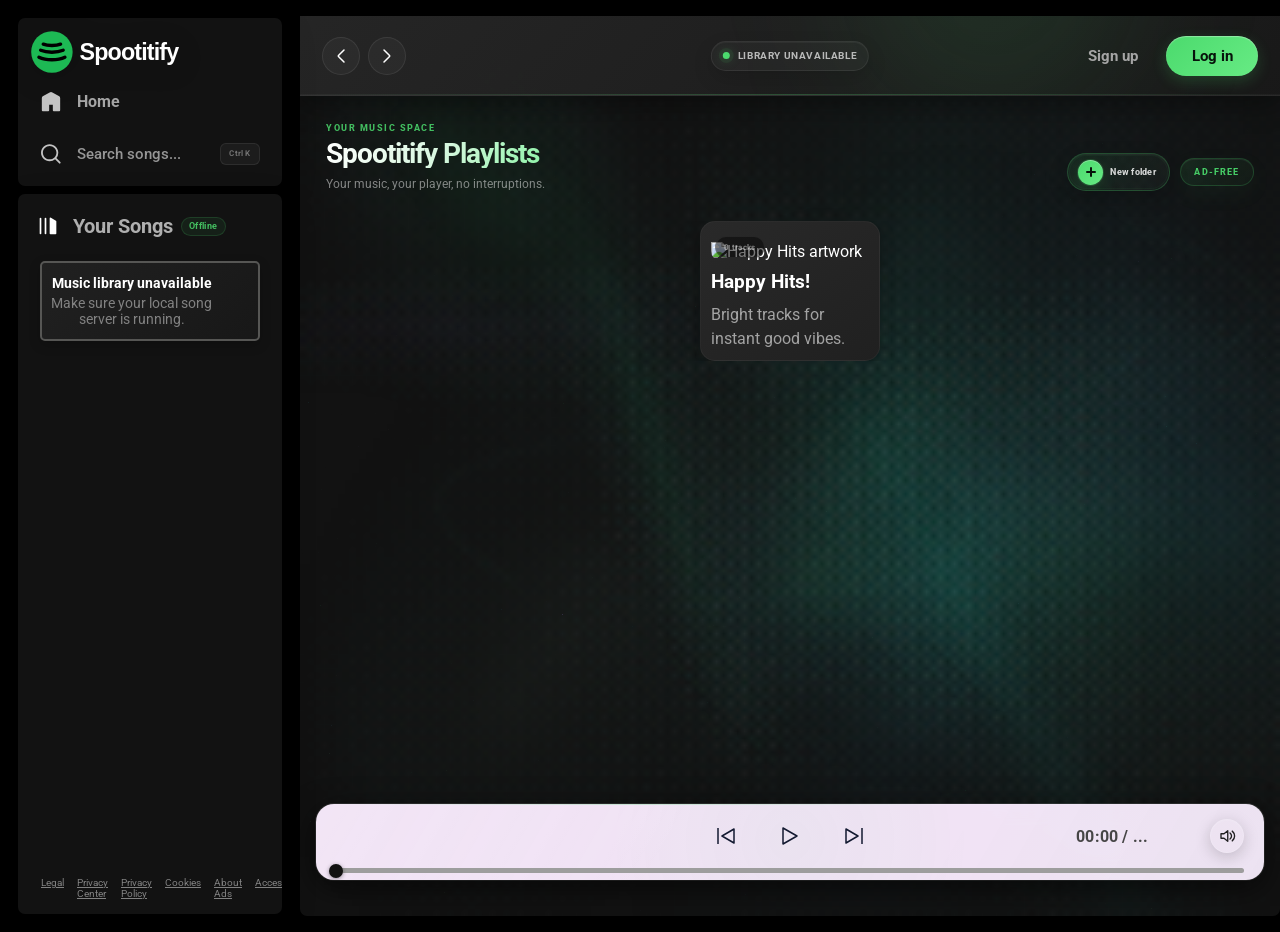
==== index.html @ b294d8fa "spootitify" ====
<!DOCTYPE html>
<html lang="en">
<head>
    <meta charset="UTF-8">
    <meta name="viewport" content="width=device-width, initial-scale=1.0">
    <meta name="theme-color" content="#0b0b0b">
    <meta name="description" content="Spootitify — a personal ad-free web music player.">
    <title>Spootitify — Ad-Free Music Player</title>
    <link rel="stylesheet" href="css/style.css">
    <link rel="stylesheet" href="css/utility.css">
    <link rel="icon" type="image/x-icon" href="svg files/favicon.ico">
</head>
<body>
    <div class="ambient ambient-one"></div>
    <div class="ambient ambient-two"></div>

    <div class="container flex bg-black">
        <aside class="left" id="sidebar" aria-label="Music navigation">
            <div class="home bg-grey rounded m-1 p-1">
                <div class="logo">
                    <img width="190" src="svg files/logo.svg" alt="Spootitify">
                </div>

                <ul>
                    <li class="home-link" tabindex="0" role="button" aria-label="Go to home">
                        <img class="invert" src="svg files/home.svg" alt="">
                        <span>Home</span>
                    </li>

                    <li class="search-box">
                        <img class="invert" src="svg files/search.svg" alt="">
                        <input type="search" id="searchInput" placeholder="Search songs..." autocomplete="off" aria-label="Search songs">
                        <kbd class="search-shortcut">Ctrl K</kbd>
                    </li>
                </ul>
            </div>

            <div class="library bg-grey rounded m-1 p-1">
                <div class="heading">
                    <img class="invert" src="svg files/playlist.svg" alt="">
                    <div class="heading-copy">
                        <h2>Your Songs</h2>
                        <span id="libraryCount">0 tracks</span>
                    </div>
                </div>

                <div class="songlist">
                    <ul></ul>
                </div>

                <div class="footer">
                    <div><a href="https://www.spotify.com/jp/legal/"><span>Legal</span></a></div>
                    <div><a href="https://www.spotify.com/jp/privacy/"><span>Privacy Center</span></a></div>
                    <div><a href="https://www.spotify.com/jp/legal/privacy-policy/"><span>Privacy Policy</span></a></div>
                    <div><a href="https://www.spotify.com/jp/legal/cookies-policy/"><span>Cookies</span></a></div>
                    <div><a href="https://www.spotify.com/jp/legal/privacy-policy/#s3"><span>About Ads</span></a></div>
                    <div><a href="https://www.spotify.com/jp/accessibility/"><span>Accessibility</span></a></div>
                </div>
            </div>
        </aside>

        <main class="right bg-grey rounded">
            <header class="header">
                <div class="nav">
                    <button class="nav-btn" type="button" aria-label="Previous navigation page">
                        <svg width="24" height="24" viewBox="0 0 24 24" fill="none" xmlns="http://www.w3.org/2000/svg" aria-hidden="true">
                            <path d="M15 6L9.70711 11.2929C9.37377 11.6262 9.20711 11.7929 9.20711 12C9.20711 12.2071 9.37377 12.3738 9.70711 12.7071L15 18" stroke="#ffffff" stroke-width="1.5" stroke-linecap="round" stroke-linejoin="round" />
                        </svg>
                    </button>
                    <button class="nav-btn" type="button" aria-label="Next navigation page">
                        <svg width="24" height="24" viewBox="0 0 24 24" fill="none" xmlns="http://www.w3.org/2000/svg" aria-hidden="true">
                            <path d="M9 18L14.2929 12.7071C14.6262 12.3738 14.7929 12.2071 14.7929 12C14.7929 11.7929 14.6262 11.6262 14.2929 11.2929L9 6" stroke="#ffffff" stroke-width="1.5" stroke-linecap="round" stroke-linejoin="round" />
                        </svg>
                    </button>
                </div>

                <div class="player-badge" aria-live="polite">
                    <span class="status-dot"></span>
                    <span id="playerStatus">Ready to play</span>
                </div>

                <div class="buttons">
                    <button class="signupbtn" type="button">Sign up</button>
                    <button class="loginbtn" type="button">Log in</button>
                </div>
            </header>

            <section class="spotifyplaylists" aria-labelledby="playlistTitle">
                <div class="playlist-head">
                    <div>
                        <span class="eyebrow">YOUR MUSIC SPACE</span>
                        <h1 id="playlistTitle">Spootitify Playlists</h1>
                        <p>Your music, your player, no interruptions.</p>
                    </div>
                    <div class="playlist-actions">
                        <button class="create-folder-button" type="button" aria-label="Create a new folder">
                            <span class="create-folder-plus" aria-hidden="true"><span></span><span></span></span>
                            <span class="create-folder-label">New folder</span>
                        </button>
                        <div class="playlist-pill">AD-FREE</div>
                    </div>
                </div>

                <div class="cardcontainer">
                    <article class="card folder-card" data-folder-id="happy-hits" data-folder-name="Happy Hits!" data-folder-description="Bright tracks for instant good vibes.">
            <span class="folder-count">0 tracks</span>
            <div class="play" role="button" tabindex="0" aria-label="Play Happy Hits">
                            <svg width="50" height="40" viewBox="0 0 50 50" xmlns="http://www.w3.org/2000/svg" aria-hidden="true">
                                <circle cx="25" cy="25" r="24" fill="#16e05b" />
                                <path d="M21 16l14 9-14 9z" />
                            </svg>
                        </div>
                        <img src="https://encrypted-tbn0.gstatic.com/images?q=tbn:ANd9GcQ3652Frz1fJMf1b1pfbeqBECP0FyNy_b8ONXfNSPVN2g&s=10" alt="Happy Hits artwork" loading="lazy">
                        <h3>Happy Hits!</h3>
                        <p>Bright tracks for instant good vibes.</p>
                    </article>
                </div>

                <div class="playbar" aria-label="Music player">
                    <div class="playbar-glow"></div>

                    <div class="seekbar" aria-label="Song progress" role="slider" tabindex="0" aria-valuemin="0" aria-valuemax="100" aria-valuenow="0">
                        <div class="circle"></div>
                    </div>

                    <div class="abovebar">
                        <div class="songinfo" aria-live="polite" title=""></div>

                        <div class="songbuttons">
                            <img id="previous" src="svg files/prev.svg" alt="Previous song" tabindex="0" role="button">
                            <img id="play" src="svg files/play.svg" alt="Play" tabindex="0" role="button">
                            <img id="next" src="svg files/nextsong.svg" alt="Next song" tabindex="0" role="button">
                        </div>

                        <div class="songtime" aria-live="off">00:00 / 00:00</div>
                    </div>
                </div>
            </section>
        </main>
    </div>

    <div class="cursor-light" aria-hidden="true"></div>
    <script src="script.js"></script>
    <script src="hamburger.js"></script>
</body>
</html>
---- css/style.css ----
@import url('https://fonts.googleapis.com/css2?family=Lato:wght@700&family=Roboto:ital,wght@0,100;0,300;0,400;0,500;0,700;0,900;1,100;1,300;1,400;1,500;1,700;1,900&display=swap');
@import url('https://fonts.googleapis.com/css2?family=Playwrite+AU+SA:wght@100..400&display=swap');

* {
    margin: 0;
    padding: 0;
    font-family: 'Roboto', sans-serif;
    user-select: none;
    -webkit-user-select: none;
    -moz-user-select: none;
    box-sizing: border-box;
}

body {
    background-color: black;
    color: white;
}

.left {
    width: 25vw;
    padding: 10px;
}

.right {
    width: 75vw;
    margin: 16px 0;
    position: relative;
}

.home ul li {
    display: flex;
    gap: 15px;
    width: 15px;
    list-style: none;
    padding-top: 18px;
    font-weight: bold;
}

.heading {
    display: flex;
    gap: 15px;
    width: 100%;
    list-style: none;
    font-weight: bold;
    align-items: center;
    font-size: 13px;
    padding: 13px 0;
}

.heading img {
    width: 20px;
}

.library {
    min-height: 80vh;
    position: relative;
}

.footer {
    display: flex;
    font-size: 10px;
    color: gray;
    gap: 13px;
    position: absolute;
    bottom: 0;
    padding: 15px;
}

.footer a {
    color: grey;
}


/* ========================================
   PREMIUM HEADER
======================================== */

.header {
    display: flex;
    justify-content: space-between;
    align-items: center;

    height: 80px;
    padding: 0 22px;

    position: relative;
    overflow: hidden;

    background:
        linear-gradient(
            135deg,
            rgba(38, 38, 38, 0.98),
            rgba(25, 25, 25, 0.98)
        );

    border-bottom: 1px solid rgba(255, 255, 255, 0.07);

    box-shadow:
        0 8px 25px rgba(0, 0, 0, 0.35),
        inset 0 -1px 0 rgba(255, 255, 255, 0.03);
}

.header::before {
    content: "";

    position: absolute;

    width: 280px;
    height: 280px;

    top: -180px;
    right: 15%;

    background: rgba(75, 218, 109, 0.10);

    filter: blur(70px);

    border-radius: 50%;

    pointer-events: none;

    animation: headerGlow 6s ease-in-out infinite alternate;
}

@keyframes headerGlow {
    from {
        transform: translateX(-30px);
        opacity: 0.45;
    }

    to {
        transform: translateX(40px);
        opacity: 0.9;
    }
}

.header > * {
    position: relative;
    z-index: 2;
}


/* ========================================
   HEADER BUTTONS
======================================== */

.buttons {
    display: flex;
    align-items: center;
    gap: 10px;
}

.buttons > * {
    margin: 0;
}


/* ========================================
   SIGN UP
======================================== */

.signupbtn {
    position: relative;
    overflow: hidden;

    background: transparent;

    color: rgb(165, 165, 165);

    font-weight: 700;

    border: none;
    outline: none;

    cursor: pointer;

    font-size: 15px;

    padding: 12px 18px;

    border-radius: 25px;

    transition:
        color 0.3s ease,
        transform 0.3s ease,
        background-color 0.3s ease;
}

.signupbtn::after {
    content: "";

    position: absolute;

    left: 50%;
    bottom: 6px;

    width: 0;
    height: 2px;

    border-radius: 10px;

    background:
        linear-gradient(
            90deg,
            rgb(75, 218, 109),
            rgb(120, 255, 150)
        );

    transform: translateX(-50%);

    transition: width 0.3s ease;
}

.signupbtn:hover {
    color: white;

    transform: translateY(-2px);

    background: rgba(255, 255, 255, 0.04);
}

.signupbtn:hover::after {
    width: 45%;
}


/* ========================================
   LOGIN
======================================== */

.loginbtn {
    position: relative;
    overflow: hidden;

    border: none;
    outline: none;

    cursor: pointer;

    width: 92px;

    padding: 11px 18px;

    border-radius: 28px;

    color: #07130b;

    background:
        linear-gradient(
            135deg,
            rgb(75, 218, 109),
            rgb(103, 235, 132)
        );

    font-size: 15px;

    font-weight: 700;

    box-shadow:
        0 5px 15px rgba(75, 218, 109, 0.20),
        inset 0 1px 1px rgba(255, 255, 255, 0.35);

    transition:
        transform 0.25s ease,
        box-shadow 0.25s ease,
        filter 0.25s ease;
}

.loginbtn::before {
    content: "";

    position: absolute;

    top: 0;
    left: -100%;

    width: 60%;
    height: 100%;

    background:
        linear-gradient(
            100deg,
            transparent,
            rgba(255, 255, 255, 0.45),
            transparent
        );

    transform: skewX(-20deg);

    transition: left 0.55s ease;
}

.loginbtn:hover::before {
    left: 140%;
}

.loginbtn:hover {
    transform: translateY(-2px) scale(1.04);

    filter: brightness(1.08);

    box-shadow:
        0 8px 25px rgba(75, 218, 109, 0.35),
        0 0 18px rgba(75, 218, 109, 0.12),
        inset 0 1px 1px rgba(255, 255, 255, 0.4);
}

.loginbtn:active {
    transform: translateY(0) scale(0.97);

    box-shadow:
        0 3px 10px rgba(75, 218, 109, 0.2);
}

.signupbtn:focus-visible,
.loginbtn:focus-visible {
    outline: 2px solid rgb(75, 218, 109);
    outline-offset: 3px;
}

.header::after {
    content: "";

    position: absolute;

    left: 0;
    bottom: 0;

    width: 100%;
    height: 1px;

    background:
        linear-gradient(
            90deg,
            transparent,
            rgba(75, 218, 109, 0.35),
            transparent
        );

    opacity: 0.7;
}


/* ========================================
   SPOTIFY PLAYLISTS
======================================== */

.spotifyplaylists {
    padding: 16px;
}

.cardcontainer {
    margin: 30px;

    display: flex;

    gap: 45px;

    flex-wrap: wrap;

    justify-content: center;

    overflow-y: scroll;

    max-height: 69vh;

    perspective: 1000px;
}


/* ========================================
   PREMIUM CARD
======================================== */

.card {
    width: 180px;

    padding: 10px;

    border-radius: 15px;

    background:
        linear-gradient(
            145deg,
            #292929,
            #202020
        );

    position: relative;

    overflow: hidden;

    border: 1px solid rgba(255, 255, 255, 0.04);

    box-shadow:
        0 6px 15px rgba(0, 0, 0, 0.25);

    transform: translateY(0) scale(1);

    transition:
        transform 0.4s cubic-bezier(0.2, 0.8, 0.2, 1),
        box-shadow 0.4s ease,
        border-color 0.4s ease,
        background 0.4s ease;
}


/* Ambient green glow inside card */

.card::before {
    content: "";

    position: absolute;

    width: 130px;
    height: 130px;

    top: -70px;
    right: -50px;

    border-radius: 50%;

    background: rgba(75, 218, 109, 0.13);

    filter: blur(35px);

    opacity: 0;

    transition:
        opacity 0.4s ease,
        transform 0.5s ease;

    pointer-events: none;
}


/* Subtle shine */

.card::after {
    content: "";

    position: absolute;

    top: -100%;
    left: -120%;

    width: 70%;
    height: 300%;

    background:
        linear-gradient(
            90deg,
            transparent,
            rgba(255, 255, 255, 0.06),
            transparent
        );

    transform: rotate(25deg);

    opacity: 0;

    transition:
        left 0.7s ease,
        opacity 0.3s ease;

    pointer-events: none;
}


/* ========================================
   CARD HOVER
======================================== */

.card:hover {
    transform:
        translateY(-8px)
        scale(1.035);

    background:
        linear-gradient(
            145deg,
            #303030,
            #222222
        );

    border-color:
        rgba(75, 218, 109, 0.28);

    box-shadow:
        0 18px 35px rgba(0, 0, 0, 0.55),
        0 0 25px rgba(75, 218, 109, 0.08);
}

.card:hover::before {
    opacity: 1;

    transform: scale(1.25);
}

.card:hover::after {
    left: 150%;

    opacity: 1;
}


/* ========================================
   CARD CONTENT
======================================== */

.card > * {
    padding-top: 10px;
}

.card img {
    width: 100%;

    object-fit: contain;

    border-radius: 10px;

    display: block;

    transform: scale(1);

    transition:
        transform 0.55s cubic-bezier(0.2, 0.8, 0.2, 1),
        filter 0.4s ease;
}

.card:hover img {
    transform: scale(1.045);

    filter:
        brightness(1.06)
        saturate(1.08);
}


/* ========================================
   PREMIUM PLAY BUTTON — FIXED CIRCLE
======================================== */

.play {
    position: absolute;

    top: 170px;
    right: 13px;

    width: 44px;
    height: 44px;
    min-width: 44px;
    min-height: 44px;

    padding: 0 !important;
    margin: 0;

    display: flex;
    align-items: center;
    justify-content: center;

    border-radius: 50%;
    aspect-ratio: 1 / 1;

    opacity: 0;

    transform:
        translateY(15px)
        scale(0.75);

    background:
        linear-gradient(
            135deg,
            rgb(75, 218, 109),
            rgb(103, 235, 132)
        );

    box-shadow:
        0 8px 20px rgba(0, 0, 0, 0.45),
        0 0 18px rgba(75, 218, 109, 0.18);

    transition:
        opacity 0.3s ease,
        transform 0.4s cubic-bezier(0.2, 0.8, 0.2, 1),
        box-shadow 0.3s ease;

    z-index: 5;
    overflow: hidden;
}

.play img {
    width: 22px !important;
    height: 22px !important;

    padding: 0 !important;
    margin: 0;

    object-fit: contain;
    display: block;

    transform: none !important;
    filter: none;
}

.card:hover .play {
    opacity: 1;
    top: 145px;

    transform:
        translateY(0)
        scale(1);
}

.card .play:hover {
    transform:
        translateY(0)
        scale(1.12);

    box-shadow:
        0 10px 25px rgba(0, 0, 0, 0.5),
        0 0 28px rgba(75, 218, 109, 0.38);
}

.play:active {
    transform:
        translateY(0)
        scale(0.92) !important;
}


/* ========================================
   PREMIUM YOUR LIBRARY SONG LIST
======================================== */

.songlist ul li {
    position: relative;

    list-style-type: decimal;

    display: flex;
    align-items: center;
    gap: 10px;

    cursor: pointer;

    padding: 12px 45px 12px 8px;
    margin: 10px 0;

    min-height: 62px;

    overflow: hidden;

    border: 1px solid rgba(255, 255, 255, 0.10);
    border-radius: 8px;

    background:
        linear-gradient(
            135deg,
            rgba(35, 35, 35, 0.9),
            rgba(25, 25, 25, 0.9)
        );

    box-shadow:
        0 4px 12px rgba(0, 0, 0, 0.20);

    transition:
        transform 0.35s cubic-bezier(0.2, 0.8, 0.2, 1),
        background 0.35s ease,
        border-color 0.35s ease,
        box-shadow 0.35s ease;
}

.songlist ul li::before {
    content: "";

    position: absolute;

    top: 0;
    left: -120%;

    width: 80%;
    height: 100%;

    background:
        linear-gradient(
            90deg,
            transparent,
            rgba(255, 255, 255, 0.045),
            transparent
        );

    transform: skewX(-20deg);

    pointer-events: none;

    transition: left 0.65s ease;
}

.songlist ul li::after {
    content: "";

    position: absolute;

    width: 100px;
    height: 100px;

    right: -60px;
    top: 50%;

    transform: translateY(-50%);

    border-radius: 50%;

    background: rgba(75, 218, 109, 0.10);

    filter: blur(30px);

    opacity: 0;

    pointer-events: none;

    transition:
        opacity 0.35s ease,
        transform 0.4s ease;
}

.songlist ul li:hover {
    transform:
        translateX(5px)
        scale(1.015);

    background:
        linear-gradient(
            135deg,
            rgba(43, 43, 43, 0.98),
            rgba(29, 29, 29, 0.98)
        );

    border-color:
        rgba(75, 218, 109, 0.30);

    box-shadow:
        0 8px 22px rgba(0, 0, 0, 0.38),
        0 0 18px rgba(75, 218, 109, 0.06);
}

.songlist ul li:hover::before {
    left: 140%;
}

.songlist ul li:hover::after {
    opacity: 1;

    transform:
        translateY(-50%)
        scale(1.25);
}

.songlist ul li.active-song {
    background:
        linear-gradient(
            135deg,
            rgba(35, 55, 40, 0.95),
            rgba(27, 35, 29, 0.95)
        );

    border-color:
        rgba(75, 218, 109, 0.65);

    box-shadow:
        0 6px 20px rgba(0, 0, 0, 0.35),
        0 0 18px rgba(75, 218, 109, 0.08);

    transform: translateX(3px);

    border-left: 3px solid rgb(75, 218, 109);
}

.songlist ul li.active-song:hover {
    transform:
        translateX(6px)
        scale(1.015);

    border-color:
        rgba(75, 218, 109, 0.85);

    box-shadow:
        0 10px 25px rgba(0, 0, 0, 0.40),
        0 0 22px rgba(75, 218, 109, 0.12);
}

.info > div:first-child {
    overflow: hidden;
    white-space: nowrap;
    text-overflow: ellipsis;

    transition:
        color 0.3s ease,
        transform 0.3s ease;
}

.songlist ul li:hover .info > div:first-child {
    color: white;
    transform: translateX(2px);
}

.songlist ul li:hover .info > div:last-child {
    color: rgb(175, 175, 175);
}

.song-equalizer {
    transition:
        transform 0.3s ease,
        opacity 0.3s ease;
}

.songlist ul li:hover .song-equalizer {
    transform:
        translateY(-50%)
        scale(1.15);
}


/* ========================================
   PLAYBAR — ORIGINAL SIZE / FIT
======================================== */

.playbar {
    position: fixed;

    left: calc(25vw + 16px);
    right: 16px;

    bottom: 20px;

    width: auto;
    height: 76px;

    padding: 15px 20px;

    border-radius: 18px;

    background: rgba(251, 237, 255, 0.96);

    box-shadow:
        0 8px 30px rgba(0, 0, 0, 0.55),
        0 0 0 1px rgba(255, 255, 255, 0.12);

    z-index: 9999;

    color: black;

    backdrop-filter: blur(12px);
    -webkit-backdrop-filter: blur(12px);

    box-sizing: border-box;
}

.songbuttons {
    display: flex;

    justify-content: center;
    align-items: center;

    gap: 40px;

    height: 38px;
}


/* ========================================
   SONG LIST
======================================== */

.songlist {
    height: 565px;

    overflow: auto;

    padding: 0 4px;
}

.songlist ul {
    padding: 0 10px;
}

.songlist ul li {
    position: relative;

    list-style-type: decimal;

    display: flex;

    align-items: center;

    gap: 10px;

    cursor: pointer;

    padding: 12px 45px 12px 8px;

    border: 2px solid rgb(86, 86, 84);

    margin: 10px 0;

    border-radius: 5px;

    min-height: 62px;

    overflow: hidden;

    transition:
        transform 0.3s ease,
        background-color 0.3s ease,
        border-color 0.3s ease;
}

.songlist ul li:hover {
    transform: scale(1.025);

    background-color: rgb(34, 33, 33);
}

.songlist ul li.active-song {
    background-color: rgb(34, 33, 33);

    border-color: rgb(75, 218, 109);
}


/* ========================================
   PLAY NOW
======================================== */

.playnow {
    display: flex;

    justify-content: center;
    align-items: center;

    gap: 10px;

    flex-shrink: 0;
}

.playnow span {
    font-size: 15px;

    width: 64px;

    padding: 11px;
}


/* ========================================
   SONG INFO
======================================== */

.info {
    flex: 1;

    min-width: 0;

    font-size: 14px;

    overflow: hidden;
}

.info > div:first-child {
    overflow: hidden;

    white-space: nowrap;

    text-overflow: ellipsis;
}

.info > div:last-child {
    color: rgb(150, 150, 150);

    margin-top: 4px;
}


/* ========================================
   EQUALIZER
======================================== */

.song-equalizer {
    position: absolute;

    right: 12px;
    top: 50%;

    transform: translateY(-50%);

    width: 18px;
    height: 18px;

    display: flex;

    align-items: flex-end;

    justify-content: center;

    gap: 3px;

    pointer-events: none;

    z-index: 3;
}

.song-equalizer span {
    display: block;

    width: 3px;

    border-radius: 3px;

    background-color: rgb(75, 218, 109);
}

.song-equalizer span:nth-child(1) {
    height: 5px;

    animation:
        equalizerBar1 0.55s ease-in-out infinite alternate;
}

.song-equalizer span:nth-child(2) {
    height: 8px;

    animation:
        equalizerBar2 0.4s ease-in-out infinite alternate;
}

.song-equalizer span:nth-child(3) {
    height: 4px;

    animation:
        equalizerBar3 0.5s ease-in-out infinite alternate;
}

.song-equalizer.paused span {
    animation-play-state: paused;
}

@keyframes equalizerBar1 {
    from {
        height: 4px;
    }

    to {
        height: 13px;
    }
}

@keyframes equalizerBar2 {
    from {
        height: 5px;
    }

    to {
        height: 17px;
    }
}

@keyframes equalizerBar3 {
    from {
        height: 3px;
    }

    to {
        height: 11px;
    }
}


/* ========================================
   SEEKBAR
======================================== */

.seekbar {
    position: absolute;

    left: 20px;
    right: 20px;

    bottom: 7px;

    width: auto;
    height: 5px;

    margin: 0;

    background: #c7c7c7;

    border-radius: 10px;

    cursor: pointer;

    user-select: none;

    overflow: visible;
}

.seekbar::before {
    content: "";

    position: absolute;

    left: 0;
    top: 0;

    width: 100%;
    height: 100%;

    background: #222;

    border-radius: 10px;

    opacity: 0.25;
}

.circle {
    position: absolute;

    width: 14px;
    height: 14px;

    border-radius: 50%;

    background-color: #111;

    left: 0%;
    top: 50%;

    transform: translate(-50%, -50%);

    transition:
        left 0.15s linear,
        width 0.15s ease,
        height 0.15s ease;

    box-shadow:
        0 1px 4px rgba(0, 0, 0, 0.4);

    z-index: 2;
}

.seekbar:hover {
    height: 6px;
}

.seekbar:hover .circle {
    width: 16px;
    height: 16px;
}


/* ========================================
   SONG BUTTONS
======================================== */

.songbuttons img {
    cursor: pointer;

    transition:
        transform 0.2s ease;
}

.songbuttons img:hover {
    transform: scale(1.25);
}


/* ========================================
   SONG INFO / TIME
======================================== */

.songtime {
    font-weight: bold;
}

.songinfo,
.songtime {
    color: rgb(70, 70, 70);

    padding: 0 12px;
}

.songinfo {
    font-family: "Playwrite AU SA", cursive;

    font-optical-sizing: auto;

    font-weight: 900;

    font-style: normal;
}


/* ========================================
   ABOVE BAR
======================================== */

.abovebar {
    display: flex;

    justify-content: space-between;

    align-items: center;
}

/* ========================================
   PLAY NOW — CLEAN ONE-LINE FIT
======================================== */

.playnow {
    display: flex;
    justify-content: center;
    align-items: center;
    gap: 10px;
    flex-shrink: 0;
    white-space: nowrap;
}

.playnow span {
    font-size: 14px;
    width: auto;
    min-width: 64px;
    padding: 8px 10px;
    white-space: nowrap;
    text-align: center;
    line-height: 1;
}


/* ========================================
   PREMIUM HOME / SEARCH
======================================== */

.home ul {
    display: flex;
    flex-direction: column;
    gap: 4px;
}

.home ul li {
    position: relative;

    display: flex;
    align-items: center;

    gap: 15px;

    width: 100%;

    list-style: none;

    padding: 13px 14px;

    border-radius: 10px;

    color: rgb(165, 165, 165);

    cursor: pointer;

    overflow: hidden;

    background: transparent;

    transition:
        color 0.3s ease,
        transform 0.3s cubic-bezier(0.2, 0.8, 0.2, 1),
        background-color 0.3s ease,
        box-shadow 0.3s ease;
}


/* Subtle moving shine */

.home ul li::before {
    content: "";

    position: absolute;

    top: 0;
    left: -120%;

    width: 70%;
    height: 100%;

    background:
        linear-gradient(
            90deg,
            transparent,
            rgba(255, 255, 255, 0.05),
            transparent
        );

    transform: skewX(-20deg);

    transition: left 0.6s ease;

    pointer-events: none;
}


/* Green ambient glow */

.home ul li::after {
    content: "";

    position: absolute;

    width: 90px;
    height: 90px;

    right: -60px;
    top: 50%;

    transform: translateY(-50%);

    border-radius: 50%;

    background: rgba(75, 218, 109, 0.10);

    filter: blur(28px);

    opacity: 0;

    transition:
        opacity 0.35s ease,
        transform 0.4s ease;

    pointer-events: none;
}


/* Home / Search icons */

.home ul li img {
    width: 22px;
    height: 22px;

    object-fit: contain;

    opacity: 0.75;

    transition:
        transform 0.3s ease,
        opacity 0.3s ease,
        filter 0.3s ease;
}


/* Hover */

.home ul li:hover {
    color: white;

    transform: translateX(5px);

    background:
        linear-gradient(
            90deg,
            rgba(255, 255, 255, 0.07),
            rgba(255, 255, 255, 0.025)
        );

    box-shadow:
        0 6px 18px rgba(0, 0, 0, 0.25),
        0 0 15px rgba(75, 218, 109, 0.04);
}

.home ul li:hover::before {
    left: 140%;
}

.home ul li:hover::after {
    opacity: 1;

    transform:
        translateY(-50%)
        scale(1.2);
}

.home ul li:hover img {
    opacity: 1;

    transform: scale(1.12);

    filter:
        drop-shadow(0 0 6px rgba(75, 218, 109, 0.25));
}


/* Click feedback */

.home ul li:active {
    transform:
        translateX(3px)
        scale(0.98);
}


/* ========================================
   PREMIUM LIBRARY HEADING
======================================== */

.heading {
    position: relative;

    display: flex;
    align-items: center;

    gap: 15px;

    width: 100%;

    list-style: none;

    font-weight: bold;

    font-size: 13px;

    padding: 13px 12px;

    border-radius: 10px;

    color: rgb(175, 175, 175);

    cursor: pointer;

    overflow: hidden;

    transition:
        color 0.3s ease,
        background-color 0.3s ease,
        transform 0.3s ease;
}

.heading::after {
    content: "";

    position: absolute;

    left: 12px;
    bottom: 4px;

    width: 0;
    height: 2px;

    border-radius: 10px;

    background:
        linear-gradient(
            90deg,
            rgb(75, 218, 109),
            rgb(120, 255, 150)
        );

    transition: width 0.35s ease;
}

.heading:hover {
    color: white;

    background: rgba(255, 255, 255, 0.04);

    transform: translateX(3px);
}

.heading:hover::after {
    width: 35px;
}

.heading img {
    width: 20px;

    transition:
        transform 0.3s ease,
        filter 0.3s ease;
}

.heading:hover img {
    transform: scale(1.12);

    filter:
        drop-shadow(0 0 7px rgba(75, 218, 109, 0.3));
}

















.cursor-light {
    position: fixed;
    width: 220px;
    height: 220px;
    border-radius: 50%;
    pointer-events: none;
    z-index: 99999;

    background: radial-gradient(circle,
            rgba(29, 185, 84, 0.13) 0%,
            rgba(29, 185, 84, 0.07) 25%,
            rgba(29, 185, 84, 0.03) 45%,
            transparent 70%);

    transform: translate(-50%, -50%);
    opacity: 0;

    filter: blur(8px);

    transition:
        left 0.25s cubic-bezier(.22, 1, .36, 1),
        top 0.25s cubic-bezier(.22, 1, .36, 1),
        opacity 0.4s ease;
}


.click-effect {
    position: fixed;
    width: 20px;
    height: 20px;
    border-radius: 50%;

    pointer-events: none;
    z-index: 100000;

    background: radial-gradient(
        circle,
        rgba(29, 185, 84, 0.35) 0%,
        rgba(20, 190, 150, 0.22) 25%,
        rgba(70, 120, 220, 0.17) 45%,
        rgba(135, 75, 190, 0.13) 60%,
        rgba(230, 90, 150, 0.08) 72%,
        transparent 82%
    );

    transform: translate(-50%, -50%) scale(0);

    animation: clickSpread 0.8s ease-out forwards;
}

@keyframes clickSpread {
    0% {
        opacity: 1;
        transform: translate(-50%, -50%) scale(0);
    }

    100% {
        opacity: 0;
        transform: translate(-50%, -50%) scale(16);
    }
}
.card {
    position: relative;
    transition:
        transform 0.5s cubic-bezier(.22, 1, .36, 1),
        box-shadow 0.5s ease;
}

.card:hover {
    transform: translateY(-10px) scale(1.025);

    box-shadow:
        0 20px 45px rgba(0, 0, 0, 0.45),
        0 0 35px rgba(29, 185, 84, 0.07);
}

/* Image animation */
.card>img {
    transition: transform 0.6s cubic-bezier(.22, 1, .36, 1);
}

.card:hover>img {
    transform: scale(1.035);
}

/* Keep play button above the image */
.card .play {
    z-index: 10;
}
.songlist ul li.active-song {
    background-color: rgb(34, 33, 33);
    transform: scale(1.02);
    border-color: rgb(75, 218, 109);
    transition: all 0.3s ease;
}

.songlist ul li.active-song .info div:first-child {
    color: rgb(75, 218, 109);
    font-weight: bold;
}

.songlist ul li {
    position: relative;
    overflow: hidden;
}

.songlist ul li.active-song {
    background-color: rgb(34, 33, 33);
    border-color: rgb(75, 218, 109);
    transform: scale(1.02);
    transition: all 0.3s ease;
}

.songlist ul li.active-song::before {
    content: "";
    position: absolute;
    left: 0;
    top: 8px;
    bottom: 8px;
    width: 3px;
    border-radius: 10px;
    background: rgb(75, 218, 109);
    box-shadow: 0 0 10px rgba(75, 218, 109, 0.7);
}

.songlist ul li.active-song .info div:first-child {
    color: rgb(75, 218, 109);
    font-weight: bold;
}

.song-equalizer {
    display: flex;
    align-items: flex-end;
    justify-content: center;
    gap: 3px;
    width: 20px;
    height: 18px;
    margin-left: 5px;
}

.song-equalizer span {
    width: 3px;
    height: 5px;
    border-radius: 3px;
    background: rgb(75, 218, 109);
}

.song-equalizer span:nth-child(1) {
    animation: equalizer 0.7s ease-in-out infinite alternate;
}

.song-equalizer span:nth-child(2) {
    animation: equalizer 0.45s ease-in-out infinite alternate;
}

.song-equalizer span:nth-child(3) {
    animation: equalizer 0.6s ease-in-out infinite alternate;
}

.song-equalizer.paused span {
    animation-play-state: paused;
}

@keyframes equalizer {
    from {
        height: 4px;
    }

    to {
        height: 17px;
    }
}


/* ========================================
   SEARCH BOX
======================================== */

.search-box {
    display: flex;
    align-items: center;
    gap: 15px;
}

.search-box img {
    flex-shrink: 0;
}

.search-box input {
    width: 100%;
    min-width: 0;
    background: transparent;
    border: none;
    outline: none;
    color: white;
    font-size: 15px;
    font-weight: 500;
    font-family: 'Roboto', sans-serif;
}

.search-box input::placeholder {
    color: rgb(150, 150, 150);
    opacity: 1;
}

.search-box:focus-within {
    color: white;
    background: linear-gradient(90deg, rgba(255,255,255,0.09), rgba(255,255,255,0.035));
    box-shadow: 0 6px 18px rgba(0,0,0,0.25), 0 0 15px rgba(75,218,109,0.06);
}

.search-box:focus-within img {
    opacity: 1;
    filter: drop-shadow(0 0 6px rgba(75,218,109,0.25));
}

.no-results {
    cursor: default !important;
    justify-content: center;
    text-align: center;
    color: rgb(170,170,170);
    pointer-events: none;
}

.no-results:hover {
    transform: none !important;
    background: transparent !important;
    border-color: rgb(86,86,84) !important;
}

.no-results .info {
    text-align: center;
}

.no-results .info div:first-child {
    color: white;
    font-weight: bold;
}

.no-results .info div:last-child {
    color: rgb(130,130,130);
}

/* RESPONSIVE LAYOUT */

.container {
    width: 100%;
    min-height: 100vh;
}

.left,
.right {
    min-width: 0;
}

.right {
    min-height: calc(100vh - 32px);
}


@media (max-width: 1400px) {
    .left {
        position: relative;
        left: auto;
        width: 300px;
        padding: 10px;
        background-color: transparent;
        z-index: 2;
    }

    .right {
        width: calc(100% - 300px);
        margin: 16px 0;
    }

    .playbar {
        left: calc(300px + 16px);
        right: 16px;
    }
}

@media (max-width: 1100px) {
    .left {
        width: 270px;
    }

    .right {
        width: calc(100% - 270px);
    }

    .playbar {
        left: calc(270px + 16px);
    }

    .cardcontainer {
        gap: 25px;
        margin: 20px;
    }

    .card {
        width: 170px;
    }

    .header {
        padding: 0 16px;
    }

    .songbuttons {
        gap: 28px;
    }
}

@media (max-width: 850px) {
    .container {
        display: block;
        min-height: 100vh;
    }

    .left {
        width: 100%;
        padding: 8px;
    }

    .right {
        width: 100%;
        margin: 0;
        min-height: auto;
    }

    .home {
        margin: 4px !important;
    }

    .library {
        margin: 4px !important;
        min-height: auto;
    }

    .logo {
        display: flex;
        justify-content: center;
    }

    .logo img {
        width: 160px !important;
        max-width: 70vw;
    }

    .songlist {
        height: 400px;
        max-height: 50vh;
    }

    .footer {
        position: relative;
        flex-wrap: wrap;
        padding: 15px 5px 5px;
        gap: 10px;
    }

    .header {
        height: 70px;
        padding: 0 15px;
    }

    .spotifyplaylists {
        padding: 12px;
    }

    .cardcontainer {
        margin: 20px 10px;
        gap: 18px;
        max-height: none;
        overflow-y: visible;
        justify-content: center;
    }

    .card {
        width: 165px;
    }

    .playbar {
        left: 10px;
        right: 10px;
        bottom: 10px;
        height: auto;
        min-height: 82px;
        padding: 12px 14px;
    }

    .abovebar {
        gap: 8px;
    }

    .songinfo {
        max-width: 45%;
        overflow: hidden;
        white-space: nowrap;
        text-overflow: ellipsis;
        font-size: 13px;
    }

    .songtime {
        font-size: 12px;
        white-space: nowrap;
    }

    .songbuttons {
        gap: 24px;
    }

    .songbuttons img {
        width: 25px;
        height: 25px;
    }

    .seekbar {
        left: 14px;
        right: 14px;
    }

    .cursor-light {
        display: none;
    }
}

@media (max-width: 600px) {
    body {
        overflow-x: hidden;
    }

    .left {
        padding: 5px;
    }

    .home,
    .library,
    .right {
        border-radius: 10px;
    }

    .logo img {
        width: 145px !important;
    }

    .home ul li {
        padding: 11px 10px;
        gap: 10px;
    }

    .search-box {
        gap: 10px;
    }

    .search-box input {
        font-size: 14px;
    }

    .heading {
        padding: 11px 8px;
    }

    .heading h2 {
        font-size: 16px;
    }

    .songlist {
        height: 360px;
        max-height: 48vh;
        padding: 0 2px;
    }

    .songlist ul {
        padding: 0 5px;
    }

    .songlist ul li {
        min-height: 58px;
        padding: 10px 38px 10px 7px;
        gap: 8px;
        margin: 7px 0;
    }

    .songlist ul li > img {
        width: 25px;
        height: 25px;
        flex-shrink: 0;
    }

    .info {
        font-size: 13px;
    }

    .playnow {
        gap: 5px;
    }

    .playnow span {
        display: none;
    }

    .playnow img {
        width: 30px !important;
        height: 30px !important;
    }

    .song-equalizer {
        right: 8px;
    }

    .footer {
        font-size: 9px;
        justify-content: center;
    }

    .header {
        height: 64px;
        padding: 0 10px;
    }

    .nav {
        display: none;
    }

    .buttons {
        width: 100%;
        justify-content: flex-end;
        gap: 5px;
    }

    .signupbtn {
        font-size: 13px;
        padding: 9px 12px;
    }

    .loginbtn {
        width: 75px;
        font-size: 13px;
        padding: 9px 12px;
    }

    .spotifyplaylists {
        padding: 10px;
    }

    .spotifyplaylists h2 {
        font-size: 20px;
    }

    .cardcontainer {
        margin: 15px 0;
        gap: 12px;
    }

    .card {
        width: calc(50% - 8px);
        max-width: 180px;
    }

    .card h3 {
        font-size: 15px;
    }

    .card p {
        font-size: 11px !important;
    }

    .playbar {
        left: 7px;
        right: 7px;
        bottom: 7px;
        min-height: 88px;
        padding: 10px;
        border-radius: 14px;
    }

    .abovebar {
        flex-wrap: wrap;
        justify-content: center;
    }

    .songinfo {
        order: 1;
        width: 100%;
        max-width: 100%;
        text-align: center;
        padding: 0 5px;
        font-size: 12px;
    }

    .songbuttons {
        order: 2;
        gap: 25px;
        margin-top: 4px;
    }

    .songtime {
        order: 3;
        position: absolute;
        right: 12px;
        top: 10px;
        padding: 0;
        font-size: 10px;
    }

    .songbuttons img {
        width: 23px;
        height: 23px;
    }

    .seekbar {
        left: 12px;
        right: 12px;
        bottom: 6px;
    }
}

@media (max-width: 400px) {
    .logo img {
        width: 130px !important;
    }

    .songlist {
        height: 330px;
    }

    .songlist ul li {
        min-height: 55px;
        padding: 9px 35px 9px 5px;
    }

    .info {
        font-size: 12px;
    }

    .playnow img {
        width: 27px !important;
        height: 27px !important;
    }

    .card {
        width: calc(50% - 6px);
    }

    .cardcontainer {
        gap: 10px;
    }

    .playbar {
        min-height: 84px;
    }

    .songbuttons {
        gap: 20px;
    }

    .songbuttons img {
        width: 21px;
        height: 21px;
    }
}

@media (hover: none) {
    .card:hover,
    .songlist ul li:hover,
    .home ul li:hover {
        transform: none;
    }

    .card:hover .play {
        opacity: 1;
        transform: none;
    }

    .cursor-light {
        display: none;
    }
}


/* MOBILE HAMBURGER DRAWER */
.hamburger-button {
    position: fixed;
    top: 14px;
    left: 14px;
    width: 46px;
    height: 46px;
    display: none;
    align-items: center;
    justify-content: center;
    flex-direction: column;
    gap: 5px;
    padding: 0;
    border: 1px solid rgba(255,255,255,0.12);
    border-radius: 12px;
    background: rgba(25,25,25,0.92);
    box-shadow: 0 8px 25px rgba(0,0,0,0.35), 0 0 18px rgba(75,218,109,0.08);
    backdrop-filter: blur(12px);
    -webkit-backdrop-filter: blur(12px);
    cursor: pointer;
    z-index: 100002;
}

.hamburger-button span {
    width: 21px;
    height: 2px;
    border-radius: 10px;
    background: white;
    transition: transform 0.35s ease, opacity 0.25s ease, width 0.35s ease;
}

.hamburger-button:hover {
    border-color: rgba(75,218,109,0.45);
    box-shadow: 0 8px 25px rgba(0,0,0,0.4), 0 0 22px rgba(75,218,109,0.14);
}

.hamburger-button.open span:nth-child(1) {
    transform: translateY(7px) rotate(45deg);
}

.hamburger-button.open span:nth-child(2) {
    opacity: 0;
    width: 0;
}

.hamburger-button.open span:nth-child(3) {
    transform: translateY(-7px) rotate(-45deg);
}

.menu-overlay {
    position: fixed;
    inset: 0;
    background: rgba(0,0,0,0.55);
    backdrop-filter: blur(2px);
    -webkit-backdrop-filter: blur(2px);
    opacity: 0;
    visibility: hidden;
    pointer-events: none;
    transition: opacity 0.35s ease, visibility 0.35s ease;
    z-index: 100000;
}

.menu-overlay.open {
    opacity: 1;
    visibility: visible;
    pointer-events: auto;
}

@media (max-width: 850px) {
    .hamburger-button {
        display: flex;
    }

    .left {
        position: fixed !important;
        top: 0;
        bottom: 0;
        left: 0 !important;
        width: min(330px, 88vw) !important;
        height: 100vh;
        padding: 8px !important;
        margin: 0 !important;
        transform: translateX(-105%);
        transition: transform 0.42s cubic-bezier(0.22, 1, 0.36, 1);
        overflow-y: auto;
        overflow-x: hidden;
        z-index: 100001;
        background: #111 !important;
        box-shadow: 18px 0 45px rgba(0,0,0,0.45);
    }

    .left.menu-open {
        transform: translateX(0);
    }

    .right {
        width: 100% !important;
        margin: 0 !important;
        min-height: 100vh;
    }

    .header {
        padding-left: 72px !important;
    }

    .playbar {
        z-index: 100003;
    }
}

@media (max-width: 600px) {
    .hamburger-button {
        top: 10px;
        left: 10px;
        width: 42px;
        height: 42px;
        border-radius: 11px;
    }

    .header {
        padding-left: 62px !important;
    }
}

/* Premium volume control */
.abovebar {
    position: relative;
}

.volume-control {
    position: relative;
    flex: 0 0 auto;
    width: 34px;
    height: 34px;
    display: flex;
    align-items: center;
    justify-content: center;
    z-index: 50;
}

.volume-button {
    position: relative;
    width: 34px;
    height: 34px;
    padding: 0;
    border: 1px solid rgba(255, 255, 255, 0.12);
    border-radius: 50%;
    background: rgba(255, 255, 255, 0.055);
    color: rgba(5, 5, 5, 0.88);
    display: flex;
    align-items: center;
    justify-content: center;
    cursor: pointer;
    overflow: hidden;
    box-shadow: inset 0 1px 0 rgba(255,255,255,.06), 0 4px 16px rgba(0,0,0,.18);
    transition: transform .28s cubic-bezier(.2,.8,.2,1), background .28s ease, color .28s ease, border-color .28s ease, box-shadow .28s ease;
}

.volume-button::before {
    content: "";
    position: absolute;
    inset: -1px;
    border-radius: inherit;
    background: radial-gradient(circle at 35% 20%, rgba(75,218,109,.22), transparent 58%);
    opacity: 0;
    transition: opacity .28s ease;
}

.volume-button:hover {
    transform: translateY(-1px) scale(1.07);
    background: rgba(255,255,255,.10);
    border-color: rgba(75,218,109,.35);
    color: #fff;
    box-shadow: 0 7px 22px rgba(0,0,0,.28), 0 0 18px rgba(75,218,109,.12);
}

.volume-button:hover::before,
.volume-control.open .volume-button::before {
    opacity: 1;
}

.volume-button:active {
    transform: scale(.93);
}

.volume-button:focus-visible {
    outline: 2px solid rgba(75,218,109,.9);
    outline-offset: 3px;
}

.volume-icon,
.volume-icon svg {
    width: 18px;
    height: 18px;
}

.volume-icon {
    position: relative;
    z-index: 1;
    display: flex;
    align-items: center;
    justify-content: center;
}

.volume-icon svg {
    fill: none;
    stroke: currentColor;
    stroke-width: 1.8;
    stroke-linecap: round;
    stroke-linejoin: round;
    transition: transform .28s ease, filter .28s ease;
}

.volume-button:hover .volume-icon svg {
    transform: scale(1.05);
    filter: drop-shadow(0 0 5px rgba(75,218,109,.25));
}

.volume-panel {
    position: absolute;
    right: 0;
    bottom: calc(100% + 12px);
    width: 205px;
    padding: 15px;
    box-sizing: border-box;
    border: 1px solid rgba(255,255,255,.10);
    border-radius: 17px;
    background: linear-gradient(145deg, rgba(38,38,38,.96), rgba(16,16,16,.98));
    box-shadow: 0 22px 55px rgba(0,0,0,.48), 0 0 28px rgba(75,218,109,.07), inset 0 1px 0 rgba(255,255,255,.055);
    backdrop-filter: blur(20px);
    -webkit-backdrop-filter: blur(20px);
    opacity: 0;
    visibility: hidden;
    pointer-events: none;
    transform: translateY(9px) scale(.94);
    transform-origin: bottom right;
    transition: opacity .24s ease, visibility .24s ease, transform .3s cubic-bezier(.16,1,.3,1);
}

.volume-panel::after {
    content: "";
    position: absolute;
    right: 13px;
    bottom: -6px;
    width: 11px;
    height: 11px;
    background: #171717;
    border-right: 1px solid rgba(255,255,255,.08);
    border-bottom: 1px solid rgba(255,255,255,.08);
    transform: rotate(45deg);
}

.volume-control.open .volume-panel {
    opacity: 1;
    visibility: visible;
    pointer-events: auto;
    transform: translateY(0) scale(1);
}

.volume-top {
    display: flex;
    align-items: center;
    justify-content: space-between;
    margin-bottom: 13px;
    color: rgba(255,255,255,.78);
    font-size: 11px;
    font-weight: 600;
    letter-spacing: .02em;
}

.volume-value {
    color: rgb(75,218,109);
    font-variant-numeric: tabular-nums;
    text-shadow: 0 0 10px rgba(75,218,109,.18);
}

.volume-slider-wrap {
    width: 100%;
    height: 22px;
    display: flex;
    align-items: center;
}

.volume-slider {
    --volume-progress: 100%;
    width: 100%;
    height: 5px;
    margin: 0;
    appearance: none;
    -webkit-appearance: none;
    border-radius: 999px;
    background: linear-gradient(90deg, rgb(75,218,109) 0%, rgb(75,218,109) var(--volume-progress), rgba(255,255,255,.13) var(--volume-progress), rgba(255,255,255,.13) 100%);
    cursor: pointer;
}

.volume-slider::-webkit-slider-runnable-track {
    height: 5px;
    background: transparent;
    border-radius: 999px;
}

.volume-slider::-webkit-slider-thumb {
    appearance: none;
    -webkit-appearance: none;
    width: 14px;
    height: 14px;
    margin-top: -4.5px;
    border: 2px solid #fff;
    border-radius: 50%;
    background: rgb(75,218,109);
    box-shadow: 0 0 0 0 rgba(75,218,109,0), 0 0 10px rgba(75,218,109,.32);
    transition: transform .18s ease, box-shadow .18s ease;
}

.volume-slider:hover::-webkit-slider-thumb {
    transform: scale(1.16);
    box-shadow: 0 0 0 5px rgba(75,218,109,.10), 0 0 14px rgba(75,218,109,.42);
}

.volume-slider::-moz-range-track {
    height: 5px;
    background: rgba(255,255,255,.13);
    border-radius: 999px;
}

.volume-slider::-moz-range-progress {
    height: 5px;
    background: rgb(75,218,109);
    border-radius: 999px;
}

.volume-slider::-moz-range-thumb {
    width: 12px;
    height: 12px;
    border: 2px solid #fff;
    border-radius: 50%;
    background: rgb(75,218,109);
    box-shadow: 0 0 10px rgba(75,218,109,.32);
    cursor: pointer;
}

.volume-mute {
    width: 100%;
    margin-top: 12px;
    padding: 7px 10px;
    border: 1px solid rgba(255,255,255,.08);
    border-radius: 9px;
    background: rgba(255,255,255,.045);
    color: rgba(255,255,255,.70);
    font-size: 10px;
    font-weight: 600;
    cursor: pointer;
    transition: background .2s ease, color .2s ease, border-color .2s ease, transform .2s ease;
}

.volume-mute:hover {
    background: rgba(75,218,109,.10);
    border-color: rgba(75,218,109,.20);
    color: #fff;
}

.volume-mute:active {
    transform: scale(.98);
}

.volume-mute.muted {
    color: rgb(75,218,109);
    background: rgba(75,218,109,.08);
    border-color: rgba(75,218,109,.20);
}

@media (max-width: 850px) {
    .volume-control {
        width: 32px;
        height: 32px;
    }

    .volume-button {
        width: 32px;
        height: 32px;
    }

    .volume-icon,
    .volume-icon svg {
        width: 17px;
        height: 17px;
    }

    .volume-panel {
        width: 190px;
    }
}

@media (max-width: 600px) {
    .volume-control {
        width: 30px;
        height: 30px;
    }

    .volume-button {
        width: 30px;
        height: 30px;
    }

    .volume-icon,
    .volume-icon svg {
        width: 16px;
        height: 16px;
    }

    .volume-panel {
        width: 180px;
        right: -2px;
    }
}

@media (max-width: 400px) {
    .volume-panel {
        width: 170px;
        right: -4px;
    }
}

@media (prefers-reduced-motion: reduce) {
    .volume-button,
    .volume-button::before,
    .volume-icon svg,
    .volume-panel,
    .volume-slider::-webkit-slider-thumb,
    .volume-mute {
        transition: none;
    }
}

html {
    scroll-behavior: smooth;
}

body {
    min-width: 280px;
    overflow-x: hidden;
    background:
        radial-gradient(circle at 18% 12%, rgba(75, 218, 109, 0.06), transparent 25%),
        radial-gradient(circle at 85% 86%, rgba(75, 218, 109, 0.04), transparent 28%),
        #000;
}

.container {
    position: relative;
    isolation: isolate;
}

.ambient {
    position: fixed;
    width: 420px;
    height: 420px;
    border-radius: 50%;
    pointer-events: none;
    z-index: -1;
    filter: blur(90px);
    opacity: 0.18;
}

.ambient-one {
    top: -220px;
    left: 28%;
    background: rgba(75, 218, 109, 0.22);
}

.ambient-two {
    right: -220px;
    bottom: -220px;
    background: rgba(29, 185, 84, 0.16);
}

.logo img {
    height: auto;
    display: block;
    user-select: none;
    -webkit-user-drag: none;
    filter: drop-shadow(0 4px 14px rgba(0, 0, 0, 0.18));
    transition: transform 0.45s cubic-bezier(.22, 1, .36, 1), filter 0.45s ease;
}

.logo:hover img {
    transform: translateY(-2px) scale(1.018);
    filter: drop-shadow(0 8px 20px rgba(75, 218, 109, 0.11));
}

.home,
.library,
.right {
    box-shadow: 0 12px 35px rgba(0, 0, 0, 0.18);
}

.library {
    overflow: hidden;
}

.heading {
    justify-content: flex-start;
}

.heading-copy {
    min-width: 0;
    display: flex;
    align-items: center;
    gap: 8px;
}

.heading-copy h2 {
    white-space: nowrap;
}

#libraryCount {
    display: inline-flex;
    align-items: center;
    min-height: 19px;
    padding: 3px 7px;
    border: 1px solid rgba(75, 218, 109, 0.16);
    border-radius: 999px;
    background: rgba(75, 218, 109, 0.07);
    color: rgba(75, 218, 109, 0.85);
    font-size: 9px;
    font-weight: 700;
    letter-spacing: 0.04em;
    white-space: nowrap;
}

.nav {
    display: flex;
    align-items: center;
    gap: 8px;
}

.nav-btn {
    width: 38px;
    height: 38px;
    display: flex;
    align-items: center;
    justify-content: center;
    padding: 0;
    border: 1px solid rgba(255, 255, 255, 0.08);
    border-radius: 50%;
    background: rgba(255, 255, 255, 0.035);
    color: white;
    cursor: pointer;
    transition: transform 0.25s ease, background 0.25s ease, border-color 0.25s ease, box-shadow 0.25s ease;
}

.nav-btn svg {
    display: block;
    transition: transform 0.25s cubic-bezier(.22, 1, .36, 1);
}

.nav-btn:hover {
    transform: translateY(-2px);
    background: rgba(255, 255, 255, 0.08);
    border-color: rgba(75, 218, 109, 0.25);
    box-shadow: 0 8px 18px rgba(0, 0, 0, 0.28), 0 0 14px rgba(75, 218, 109, 0.06);
}

.nav-btn:first-child:hover svg {
    transform: translateX(-2px);
}

.nav-btn:last-child:hover svg {
    transform: translateX(2px);
}

.nav-btn:active {
    transform: scale(0.94);
}

.nav-btn:focus-visible,
.signupbtn:focus-visible,
.loginbtn:focus-visible,
.home-link:focus-visible,
.play:focus-visible,
.songlist ul li:focus-visible,
.songbuttons img:focus-visible,
.seekbar:focus-visible {
    outline: 2px solid rgba(75, 218, 109, 0.85);
    outline-offset: 3px;
}

.player-badge {
    position: absolute !important;
    left: 50%;
    top: 50%;
    transform: translate(-50%, -50%);
    display: inline-flex;
    align-items: center;
    gap: 8px;
    min-height: 30px;
    padding: 6px 11px;
    border: 1px solid rgba(255, 255, 255, 0.07);
    border-radius: 999px;
    background: rgba(255, 255, 255, 0.035);
    box-shadow: inset 0 1px 0 rgba(255, 255, 255, 0.04), 0 8px 20px rgba(0, 0, 0, 0.14);
    color: rgba(255, 255, 255, 0.68);
    font-size: 10px;
    font-weight: 700;
    letter-spacing: 0.06em;
    text-transform: uppercase;
    white-space: nowrap;
    transition: border-color 0.3s ease, background 0.3s ease, box-shadow 0.3s ease;
}

.player-badge:hover {
    border-color: rgba(75, 218, 109, 0.18);
    background: rgba(75, 218, 109, 0.05);
}

.status-dot {
    width: 7px;
    height: 7px;
    flex: 0 0 7px;
    border-radius: 50%;
    background: rgb(75, 218, 109);
    box-shadow: 0 0 0 4px rgba(75, 218, 109, 0.08), 0 0 12px rgba(75, 218, 109, 0.35);
    animation: statusPulse 2.4s ease-in-out infinite;
}

@keyframes statusPulse {
    0%, 100% { transform: scale(1); opacity: 0.8; }
    50% { transform: scale(1.16); opacity: 1; }
}

.playlist-head {
    display: flex;
    align-items: flex-end;
    justify-content: space-between;
    gap: 20px;
    margin: 4px 10px 22px;
    animation: contentRise 0.6s cubic-bezier(.22, 1, .36, 1) both;
}

@keyframes contentRise {
    from { opacity: 0; transform: translateY(10px); }
    to { opacity: 1; transform: translateY(0); }
}

.eyebrow {
    display: inline-block;
    margin-bottom: 7px;
    color: rgba(75, 218, 109, 0.85);
    font-size: 9px;
    font-weight: 800;
    letter-spacing: 0.17em;
}

.playlist-head h1 {
    margin: 0;
    font-size: clamp(24px, 2.2vw, 34px);
    line-height: 1;
    letter-spacing: -0.035em;
    background: linear-gradient(120deg, #ffffff 0%, #d7f7df 52%, #8df4a7 100%);
    -webkit-background-clip: text;
    background-clip: text;
    color: transparent;
}

.playlist-head p {
    margin-top: 9px;
    color: rgba(255, 255, 255, 0.48);
    font-size: 12px;
}

.playlist-pill {
    display: inline-flex;
    align-items: center;
    justify-content: center;
    min-width: 74px;
    padding: 8px 11px;
    border: 1px solid rgba(75, 218, 109, 0.2);
    border-radius: 999px;
    background: linear-gradient(135deg, rgba(75, 218, 109, 0.10), rgba(75, 218, 109, 0.035));
    box-shadow: 0 8px 24px rgba(75, 218, 109, 0.05), inset 0 1px 0 rgba(255, 255, 255, 0.05);
    color: rgba(75, 218, 109, 0.92);
    font-size: 9px;
    font-weight: 800;
    letter-spacing: 0.13em;
    transition: transform 0.25s ease, box-shadow 0.25s ease;
}

.playlist-pill:hover {
    transform: translateY(-2px);
    box-shadow: 0 10px 26px rgba(75, 218, 109, 0.10), inset 0 1px 0 rgba(255, 255, 255, 0.06);
}

.cardcontainer {
    scrollbar-width: thin;
    scrollbar-color: rgba(75, 218, 109, 0.45) rgba(255, 255, 255, 0.04);
    overscroll-behavior: contain;
}

.cardcontainer::-webkit-scrollbar,
.songlist::-webkit-scrollbar {
    width: 7px;
    height: 7px;
}

.cardcontainer::-webkit-scrollbar-track,
.songlist::-webkit-scrollbar-track {
    background: rgba(255, 255, 255, 0.025);
    border-radius: 999px;
}

.cardcontainer::-webkit-scrollbar-thumb,
.songlist::-webkit-scrollbar-thumb {
    background: rgba(75, 218, 109, 0.32);
    border: 1px solid rgba(255, 255, 255, 0.08);
    border-radius: 999px;
}

.cardcontainer::-webkit-scrollbar-thumb:hover,
.songlist::-webkit-scrollbar-thumb:hover {
    background: rgba(75, 218, 109, 0.52);
}

.card {
    will-change: transform;
    transform-origin: center center;
}

.card h3,
.card p {
    position: relative;
    z-index: 2;
    transition: color 0.3s ease, transform 0.3s ease;
}

.card h3 {
    line-height: 1.2;
}

.card p {
    color: rgba(255, 255, 255, 0.58);
    line-height: 1.45;
}

.card:hover h3 {
    transform: translateX(1px);
    color: white;
}

.card:hover p {
    color: rgba(255, 255, 255, 0.72);
}

.card .play::before {
    content: "";
    position: absolute;
    inset: 5px;
    border: 1px solid rgba(255, 255, 255, 0.36);
    border-radius: inherit;
    opacity: 0;
    transform: scale(0.7);
    transition: opacity 0.3s ease, transform 0.45s cubic-bezier(.22, 1, .36, 1);
}

.card:hover .play::before {
    opacity: 1;
    transform: scale(1.28);
}

.card .play svg {
    position: relative;
    z-index: 2;
    transition: transform 0.3s cubic-bezier(.22, 1, .36, 1);
}

.card .play:hover svg {
    transform: scale(1.05);
}

.songlist ul li {
    will-change: transform;
}

.songlist ul li.song-appear {
    animation: songAppear 0.42s cubic-bezier(.22, 1, .36, 1) both;
    animation-delay: calc(var(--row-index, 0) * 24ms);
}

@keyframes songAppear {
    from {
        opacity: 0;
        transform: translateY(7px);
    }
    to {
        opacity: 1;
        transform: translateY(0);
    }
}

.songlist ul li.search-hit {
    animation: searchHit 0.28s ease both;
}

@keyframes searchHit {
    from { opacity: 0.35; filter: blur(2px); }
    to { opacity: 1; filter: blur(0); }
}

.songinfo {
    min-width: 0;
    overflow: hidden;
    white-space: nowrap;
    text-overflow: ellipsis;
    font-variant-numeric: tabular-nums;
    transition: color 0.3s ease, opacity 0.25s ease;
}

.songinfo.song-change {
    animation: songChange 0.36s cubic-bezier(.22, 1, .36, 1) both;
}

@keyframes songChange {
    from { opacity: 0.15; transform: translateY(5px); }
    to { opacity: 1; transform: translateY(0); }
}

.songtime {
    font-variant-numeric: tabular-nums;
    letter-spacing: 0.01em;
}

.playbar {
    overflow: visible;
    isolation: isolate;
}

.playbar-glow {
    position: absolute;
    inset: 0;
    border-radius: inherit;
    background:
        radial-gradient(circle at 50% 48%, rgba(75, 218, 109, 0.05), transparent 38%),
        linear-gradient(120deg, rgba(255, 255, 255, 0.10), transparent 38%, transparent 65%, rgba(75, 218, 109, 0.04));
    opacity: 0.75;
    pointer-events: none;
    z-index: 0;
    transition: opacity 0.35s ease;
}

.playbar.is-playing .playbar-glow {
    opacity: 1;
}

.playbar::after {
    content: "";
    position: absolute;
    left: 18px;
    right: 18px;
    top: 0;
    height: 1px;
    border-radius: 999px;
    background: linear-gradient(90deg, transparent, rgba(75, 218, 109, 0.32), rgba(255, 255, 255, 0.12), transparent);
    opacity: 0.8;
    pointer-events: none;
    z-index: 4;
}

.playbar .abovebar {
    position: relative;
    width: 100%;
    min-width: 0;
}

.playbar .songinfo {
    flex: 0 1 42%;
    min-width: 0;
    max-width: 42%;
    overflow: hidden;
    white-space: nowrap;
    text-overflow: ellipsis;
    justify-self: flex-start;
}

.playbar .songbuttons {
    position: absolute;
    left: 50%;
    top: 50%;
    width: max-content;
    min-width: max-content;
    margin: 0;
    transform: translate(-50%, -50%);
    flex-shrink: 0;
    z-index: 3;
}

.playbar .songtime {
    flex: 0 0 auto;
    min-width: max-content;
    margin-left: auto;
    margin-right: 50px;
    white-space: nowrap;
    justify-self: flex-end;
}

.playbar .songbuttons img {
    user-select: none;
    -webkit-user-drag: none;
    filter: brightness(0.92);
    transition: transform 0.2s cubic-bezier(.22, 1, .36, 1), filter 0.2s ease;
}

.playbar .songbuttons img:hover {
    filter: brightness(1.08) drop-shadow(0 0 7px rgba(75, 218, 109, 0.16));
}

.playbar.is-playing #play {
    filter: brightness(1.06) drop-shadow(0 0 8px rgba(75, 218, 109, 0.13));
}

.seekbar {
    --progress: 0%;
    z-index: 3;
}

.seekbar::before {
    z-index: 0;
}

.seekbar::after {
    content: "";
    position: absolute;
    left: 0;
    top: 0;
    width: var(--progress);
    height: 100%;
    border-radius: inherit;
    background: linear-gradient(90deg, #252525, rgb(75, 218, 109));
    box-shadow: 0 0 7px rgba(75, 218, 109, 0.10);
    transform-origin: left center;
    transition: width 0.12s linear;
    pointer-events: none;
    z-index: 1;
}

.circle {
    z-index: 2;
}

.search-shortcut {
    display: inline-flex;
    align-items: center;
    justify-content: center;
    flex: 0 0 auto;
    min-width: 40px;
    height: 22px;
    padding: 0 6px;
    border: 1px solid rgba(255, 255, 255, 0.08);
    border-radius: 6px;
    background: rgba(255, 255, 255, 0.045);
    color: rgba(255, 255, 255, 0.38);
    font-family: 'Roboto', sans-serif;
    font-size: 8px;
    font-weight: 700;
    letter-spacing: 0.03em;
    transition: opacity 0.25s ease, border-color 0.25s ease, color 0.25s ease;
}

.search-box:focus-within .search-shortcut {
    color: rgba(75, 218, 109, 0.75);
    border-color: rgba(75, 218, 109, 0.18);
}

.footer a {
    transition: color 0.2s ease, opacity 0.2s ease;
}

.footer a:hover {
    color: rgba(75, 218, 109, 0.88);
}

@media (max-width: 1100px) and (min-width: 851px) {
    .player-badge {
        transform: translate(-50%, -50%) scale(0.95);
    }

    .playbar .songinfo {
        max-width: 36%;
        flex-basis: 36%;
    }

    .playbar .songtime {
        margin-right: 48px;
    }

    .playbar .songbuttons {
        gap: 28px;
    }
}

@media (max-width: 850px) and (min-width: 601px) {
    .playlist-head {
        margin-left: 4px;
        margin-right: 4px;
    }

    .playbar .songinfo {
        max-width: 38%;
        flex-basis: 38%;
        font-size: 13px;
    }

    .playbar .songtime {
        margin-right: 46px;
        font-size: 12px;
    }

    .playbar .songbuttons {
        gap: 24px;
    }
}

@media (max-width: 850px) {
    .player-badge {
        display: none;
    }

    .playlist-head {
        animation-delay: 0.04s;
    }
}

@media (max-width: 600px) {
    .ambient {
        width: 280px;
        height: 280px;
        filter: blur(70px);
    }

    .playlist-head {
        align-items: flex-start;
        margin: 3px 4px 16px;
        gap: 10px;
    }

    .playlist-head h1 {
        font-size: 23px;
    }

    .playlist-head p {
        font-size: 10px;
        margin-top: 7px;
    }

    .playlist-pill {
        min-width: 62px;
        padding: 7px 8px;
        font-size: 8px;
    }

    .search-shortcut {
        display: none;
    }

    .playbar .abovebar {
        flex-wrap: wrap;
        justify-content: center;
        min-height: 58px;
    }

    .playbar .songinfo {
        width: 100%;
        max-width: calc(100% - 12px);
        flex: 0 0 100%;
        text-align: center;
        padding: 0 6px;
        font-size: 12px;
    }

    .playbar .songbuttons {
        top: auto;
        bottom: 1px;
        transform: translateX(-50%);
        gap: 25px;
    }

    .playbar .songtime {
        position: absolute;
        right: 12px;
        top: 8px;
        margin: 0;
        padding: 0;
        font-size: 10px;
    }

    .playbar .volume-control {
        right: 0;
        top: auto;
        bottom: 0;
        transform: none;
    }

    .playbar::after {
        left: 12px;
        right: 12px;
    }

    .card .play::before {
        display: none;
    }
}

@media (max-width: 400px) {
    .playlist-head h1 {
        font-size: 21px;
    }

    .playlist-head p {
        display: none;
    }

    .playlist-pill {
        min-width: 58px;
        padding: 6px 7px;
    }

    .playbar .songbuttons {
        gap: 20px;
    }

    .playbar .songtime {
        right: 10px;
        font-size: 9px;
    }
}

@media (hover: none) {
    .logo:hover img,
    .nav-btn:hover,
    .playlist-pill:hover {
        transform: none;
    }

    .playbar .songbuttons img:hover {
        filter: brightness(1);
    }
}

@media (prefers-reduced-motion: reduce) {
    html {
        scroll-behavior: auto;
    }

    .ambient,
    .status-dot,
    .playlist-head,
    .songlist ul li.song-appear,
    .songlist ul li.search-hit,
    .songinfo.song-change {
        animation: none !important;
    }

    .playbar .seekbar::after {
        transition: none;
    }
}

@media (max-width: 850px) {
    html {
        scroll-behavior: auto;
    }

    body {
        background:
            radial-gradient(circle at 20% 8%, rgba(75, 218, 109, 0.045), transparent 24%),
            radial-gradient(circle at 86% 92%, rgba(75, 218, 109, 0.03), transparent 26%),
            #000;
    }

    .ambient {
        display: none !important;
    }

    .header::before {
        width: 170px;
        height: 170px;
        top: -110px;
        right: 4%;
        filter: none;
        opacity: 0.07;
        animation: none;
    }

    .home,
    .library,
    .right {
        box-shadow: 0 8px 24px rgba(0, 0, 0, 0.20);
    }

    .menu-overlay,
    .hamburger-button {
        backdrop-filter: none;
        -webkit-backdrop-filter: none;
    }

    .playbar {
        backdrop-filter: none;
        -webkit-backdrop-filter: none;
        background: linear-gradient(145deg, rgba(251, 245, 252, 0.985), rgba(239, 231, 243, 0.985));
        box-shadow: 0 10px 28px rgba(0, 0, 0, 0.42), 0 0 0 1px rgba(255, 255, 255, 0.14);
    }

    .playbar-glow {
        display: none;
    }

    .card::before,
    .card::after {
        display: none;
    }

    .card {
        will-change: auto;
        transition: transform 0.18s cubic-bezier(.22, 1, .36, 1), box-shadow 0.18s ease;
    }

    .card:active {
        transform: scale(0.985);
    }

    .card .play {
        top: auto;
        bottom: 67px;
        right: 10px;
        opacity: 1;
        transform: translateY(0) scale(0.92);
        transition: transform 0.18s cubic-bezier(.22, 1, .36, 1), box-shadow 0.18s ease;
    }

    .card .play::before {
        display: none;
    }

    .songlist ul li {
        will-change: auto;
        content-visibility: auto;
        contain-intrinsic-size: 62px;
        transition: transform 0.18s ease, background-color 0.18s ease, border-color 0.18s ease, box-shadow 0.18s ease;
    }

    .songlist ul li.song-appear {
        animation: songAppearMobile 0.22s cubic-bezier(.22, 1, .36, 1) both;
        animation-delay: calc(min(var(--row-index, 0), 10) * 14ms);
    }

    .songlist ul li.search-hit {
        animation: searchHitMobile 0.18s ease both;
        filter: none;
    }

    @keyframes songAppearMobile {
        from {
            opacity: 0.65;
            transform: translateY(4px);
        }

        to {
            opacity: 1;
            transform: translateY(0);
        }
    }

    @keyframes searchHitMobile {
        from {
            opacity: 0.72;
            transform: translateY(2px);
        }

        to {
            opacity: 1;
            transform: translateY(0);
        }
    }

    .status-dot {
        animation: none;
    }

    .playbar .seekbar::after {
        box-shadow: none;
        transition: width 0.08s linear;
    }
}

@media (max-width: 600px) {
    .header {
        background: linear-gradient(135deg, rgba(34, 34, 34, 0.985), rgba(24, 24, 24, 0.985));
    }

    .spotifyplaylists {
        padding-bottom: 112px;
    }

    .playlist-head {
        margin-bottom: 14px;
    }

    .playlist-pill {
        box-shadow: 0 5px 16px rgba(75, 218, 109, 0.045);
    }

    .card {
        border-color: rgba(255, 255, 255, 0.065);
        background: linear-gradient(145deg, #292929, #202020);
        box-shadow: 0 7px 18px rgba(0, 0, 0, 0.30);
    }

    .card:hover {
        transform: none;
        box-shadow: 0 7px 18px rgba(0, 0, 0, 0.30);
    }

    .card:active {
        box-shadow: 0 5px 13px rgba(0, 0, 0, 0.34);
    }

    .card > img {
        transition: transform 0.20s ease;
    }

    .card:active > img {
        transform: scale(0.985);
    }

    .card .play {
        width: 40px;
        height: 40px;
        min-width: 40px;
        min-height: 40px;
        bottom: 62px;
        right: 9px;
        transform: translateY(0) scale(0.94);
        box-shadow: 0 7px 16px rgba(0, 0, 0, 0.34), 0 0 14px rgba(75, 218, 109, 0.12);
    }

    .playbar {
        min-height: 90px;
        padding: 10px 10px 12px;
        border: 1px solid rgba(255, 255, 255, 0.13);
    }

    .playbar .abovebar {
        min-height: 60px;
    }

    .playbar .songinfo {
        max-width: calc(100% - 58px);
        font-size: 12px;
        padding: 0 6px;
    }

    .playbar .songbuttons {
        gap: 27px;
        bottom: 2px;
    }

    .playbar .songbuttons img {
        width: 24px;
        height: 24px;
    }

    .playbar .songbuttons #play {
        transform: scale(1.07);
    }

    .playbar .songtime {
        right: 44px;
        top: 8px;
        font-size: 9px;
    }

    .playbar .volume-control {
        right: 0;
        bottom: 0;
    }

    .songlist ul li.song-appear {
        animation-delay: calc(min(var(--row-index, 0), 8) * 10ms);
    }

    .footer {
        row-gap: 8px;
    }
}

@media (max-width: 400px) {
    .spotifyplaylists {
        padding-bottom: 108px;
    }

    .playlist-head {
        margin-bottom: 12px;
    }

    .card .play {
        width: 36px;
        height: 36px;
        min-width: 36px;
        min-height: 36px;
        bottom: 58px;
        right: 8px;
    }

    .playbar {
        min-height: 86px;
        padding: 9px 9px 11px;
    }

    .playbar .abovebar {
        min-height: 57px;
    }

    .playbar .songbuttons {
        gap: 22px;
    }

    .playbar .songbuttons img {
        width: 22px;
        height: 22px;
    }

    .playbar .songtime {
        right: 42px;
        font-size: 8px;
    }
}

@media (pointer: coarse) {
    .cursor-light,
    .click-effect {
        display: none !important;
    }

    .nav-btn,
    .signupbtn,
    .loginbtn,
    .play,
    .songlist ul li,
    .search-box,
    .heading,
    .volume-button,
    .volume-mute {
        -webkit-tap-highlight-color: transparent;
    }
}

/* FINAL MOBILE RESPONSIVE + PERFORMANCE LAYER */

@media (max-width: 850px) {
    html {
        scroll-behavior: auto;
    }

    body {
        min-width: 0;
        overflow-x: hidden;
        background:
            radial-gradient(circle at 18% 6%, rgba(75,218,109,.035), transparent 28%),
            #000;
    }

    .ambient,
    .cursor-light,
    .click-effect {
        display: none !important;
    }

    .container {
        display: block;
        width: 100%;
        min-height: 100dvh;
    }

    .right {
        width: 100% !important;
        min-width: 0;
        min-height: 100dvh;
        margin: 0 !important;
        border-radius: 0 !important;
    }

    .header {
        min-height: 66px;
        height: 66px;
        padding: 0 12px 0 72px !important;
        background: linear-gradient(135deg, rgba(34,34,34,.985), rgba(22,22,22,.985));
        box-shadow: 0 8px 24px rgba(0,0,0,.28);
    }

    .header::before {
        filter: none;
        opacity: .07;
        width: 180px;
        height: 180px;
        top: -120px;
        right: 2%;
        animation: none;
    }

    .player-badge,
    .nav {
        display: none !important;
    }

    .buttons {
        width: 100%;
        justify-content: flex-end;
        gap: 4px;
    }

    .signupbtn {
        font-size: 12px;
        padding: 9px 10px;
    }

    .loginbtn {
        width: 72px;
        font-size: 12px;
        padding: 9px 10px;
    }

    .spotifyplaylists {
        min-width: 0;
        padding: 13px 10px 126px;
    }

    .playlist-head {
        margin: 2px 3px 15px;
        gap: 10px;
        align-items: center;
    }

    .playlist-head h1 {
        font-size: clamp(21px, 6vw, 27px);
        line-height: 1.05;
    }

    .playlist-head p {
        margin-top: 6px;
        font-size: 10px;
    }

    .eyebrow {
        margin-bottom: 6px;
        font-size: 8px;
    }

    .playlist-pill {
        min-width: 62px;
        padding: 7px 8px;
        font-size: 8px;
    }

    .cardcontainer {
        display: grid;
        grid-template-columns: repeat(2, minmax(0, 1fr));
        width: 100%;
        margin: 0;
        gap: 12px;
        padding: 0 2px 18px;
        max-height: none;
        overflow: visible;
        justify-content: initial;
        align-items: stretch;
    }

    .card {
        width: 100%;
        max-width: none;
        min-width: 0;
        padding: 9px;
        border-radius: 14px;
        will-change: auto;
        background: linear-gradient(145deg, #292929, #202020);
        border-color: rgba(255,255,255,.065);
        box-shadow: 0 8px 20px rgba(0,0,0,.30);
        transition: transform .18s ease, box-shadow .18s ease;
    }

    .card::before,
    .card::after {
        display: none;
    }

    .card:hover {
        transform: none;
        box-shadow: 0 8px 20px rgba(0,0,0,.30);
    }

    .card:active {
        transform: scale(.985);
        box-shadow: 0 5px 14px rgba(0,0,0,.35);
    }

    .card > img {
        width: 100%;
        aspect-ratio: 1 / 1;
        object-fit: cover;
        border-radius: 10px;
        transition: transform .18s ease;
    }

    .card:active > img {
        transform: scale(.985);
    }

    .card h3 {
        margin-top: 3px;
        font-size: 14px;
    }

    .card p {
        margin-top: 1px;
        font-size: 10px !important;
        line-height: 1.4;
    }

    .card .play {
        top: auto !important;
        right: 10px;
        bottom: 67px;
        width: 39px;
        height: 39px;
        min-width: 39px;
        min-height: 39px;
        opacity: 1;
        transform: none !important;
        box-shadow: 0 7px 17px rgba(0,0,0,.35), 0 0 14px rgba(75,218,109,.10);
        transition: transform .16s ease, box-shadow .16s ease;
    }

    .card .play:active {
        transform: scale(.92) !important;
    }

    .card .play::before {
        display: none;
    }

    .songlist ul li {
        will-change: auto;
        contain: layout paint;
        transition: transform .16s ease, background-color .16s ease, border-color .16s ease, box-shadow .16s ease;
    }

    .songlist ul li.song-appear {
        animation: none;
    }

    .songlist ul li.search-hit {
        animation: none;
        filter: none;
    }

    .playbar {
        left: 8px;
        right: 8px;
        bottom: max(8px, env(safe-area-inset-bottom));
        width: auto;
        height: 92px;
        min-height: 92px;
        padding: 10px 10px 12px;
        border-radius: 16px;
        backdrop-filter: none;
        -webkit-backdrop-filter: none;
        background: linear-gradient(145deg, rgba(251,245,252,.985), rgba(239,231,243,.985));
        box-shadow: 0 12px 30px rgba(0,0,0,.42), 0 0 0 1px rgba(255,255,255,.14);
        overflow: visible;
    }

    .playbar-glow {
        opacity: .55;
        background: linear-gradient(120deg, rgba(255,255,255,.06), transparent 45%, rgba(75,218,109,.025));
    }

    .playbar .abovebar {
        position: relative;
        display: block;
        width: 100%;
        height: 58px;
        min-height: 58px;
    }

    .playbar .songinfo {
        position: absolute;
        left: 4px;
        right: 50px;
        top: 2px;
        width: auto;
        max-width: none;
        padding: 0 4px;
        text-align: center;
        font-size: 11px;
        line-height: 18px;
    }

    .playbar .songbuttons {
        position: absolute;
        left: 50%;
        bottom: 0;
        top: auto;
        margin: 0;
        transform: translateX(-50%);
        gap: 25px;
        height: 28px;
        z-index: 3;
    }

    .playbar .songbuttons img {
        width: 23px;
        height: 23px;
        transform-origin: center;
    }

    .playbar .songbuttons #play {
        transform: scale(1.08);
    }

    .playbar .songbuttons img:hover {
        transform: none;
        filter: brightness(1);
    }

    .playbar .songtime {
        position: absolute;
        top: 7px;
        right: 39px;
        margin: 0;
        padding: 0;
        font-size: 9px;
        line-height: 16px;
        white-space: nowrap;
    }

    .playbar .volume-control {
        position: absolute;
        right: 0;
        top: auto;
        bottom: 0;
        margin: 0;
        transform: none;
        z-index: 50;
    }

    .playbar .volume-panel {
        max-width: calc(100vw - 20px);
    }

    .playbar .seekbar {
        left: 12px;
        right: 12px;
        bottom: 7px;
        height: 5px;
    }

    .playbar .circle {
        width: 13px;
        height: 13px;
    }

    .playbar .seekbar:hover {
        height: 5px;
    }

    .playbar .seekbar:hover .circle {
        width: 13px;
        height: 13px;
    }

    .hamburger-button {
        display: flex !important;
        pointer-events: auto !important;
        touch-action: manipulation;
    }

    .menu-overlay {
        pointer-events: none;
    }

    .menu-overlay.open {
        pointer-events: auto;
    }

    .left {
        width: min(330px, 88vw) !important;
        max-width: 330px;
        height: 100dvh;
        min-height: 100dvh;
        top: 0;
        bottom: auto;
        padding: 8px !important;
        margin: 0 !important;
        overflow-x: hidden;
        overflow-y: auto;
        overscroll-behavior: contain;
        -webkit-overflow-scrolling: touch;
        background: #111 !important;
        box-shadow: 18px 0 45px rgba(0,0,0,.44);
    }

    .home,
    .library {
        box-shadow: 0 8px 20px rgba(0,0,0,.22);
    }

    .home,
    .library {
        border-radius: 11px;
    }
}

@media (max-width: 600px) {
    .header {
        min-height: 62px;
        height: 62px;
        padding-left: 62px !important;
    }

    .spotifyplaylists {
        padding: 12px 9px 120px;
    }

    .playlist-head {
        margin-bottom: 13px;
    }

    .playlist-head p {
        display: none;
    }

    .playlist-pill {
        min-width: 58px;
        padding: 6px 7px;
    }

    .cardcontainer {
        gap: 10px;
        padding-left: 1px;
        padding-right: 1px;
    }

    .card {
        padding: 8px;
        border-radius: 13px;
    }

    .card h3 {
        font-size: 13px;
    }

    .card p {
        font-size: 9px !important;
    }

    .card .play {
        width: 36px;
        height: 36px;
        min-width: 36px;
        min-height: 36px;
        right: 8px;
        bottom: 62px;
    }

    .playbar {
        left: 7px;
        right: 7px;
        height: 89px;
        min-height: 89px;
        padding: 9px 9px 11px;
        border-radius: 15px;
    }

    .playbar .abovebar {
        height: 56px;
        min-height: 56px;
    }

    .playbar .songinfo {
        left: 2px;
        right: 47px;
        top: 1px;
        font-size: 10px;
        line-height: 17px;
    }

    .playbar .songtime {
        top: 6px;
        right: 36px;
        font-size: 8px;
    }

    .playbar .songbuttons {
        gap: 22px;
        height: 26px;
    }

    .playbar .songbuttons img {
        width: 21px;
        height: 21px;
    }

    .playbar .volume-control {
        right: 0;
        bottom: 0;
    }
}

@media (max-width: 380px) {
    .spotifyplaylists {
        padding-left: 7px;
        padding-right: 7px;
    }

    .cardcontainer {
        gap: 8px;
    }

    .card {
        padding: 7px;
    }

    .card h3 {
        font-size: 12px;
    }

    .card p {
        display: none;
    }

    .card .play {
        bottom: 46px;
        width: 34px;
        height: 34px;
        min-width: 34px;
        min-height: 34px;
    }

    .playbar {
        left: 6px;
        right: 6px;
        height: 87px;
        min-height: 87px;
    }

    .playbar .songbuttons {
        gap: 20px;
    }

    .playbar .songbuttons img {
        width: 20px;
        height: 20px;
    }

    .playbar .songtime {
        right: 35px;
        font-size: 7px;
    }
}

@media (prefers-reduced-motion: reduce) {
    .hamburger-button,
    .hamburger-button span,
    .menu-overlay,
    .left,
    .card,
    .card > img,
    .playbar .songbuttons img,
    .playbar .songinfo {
        transition: none !important;
        animation: none !important;
    }
}

@media (hover: hover) and (pointer: fine) {
    .songlist ul li[data-song] {
        transform-origin: center center;
        transition:
            transform 0.34s cubic-bezier(.22, 1, .36, 1),
            background-color 0.34s ease,
            border-color 0.34s ease,
            box-shadow 0.34s ease;
    }

    .songlist ul li[data-song]:hover {
        transform:
            translate3d(4px, -4px, 0)
            scale(1.015);
        box-shadow:
            0 10px 24px rgba(0, 0, 0, 0.34),
            0 0 20px rgba(75, 218, 109, 0.075);
    }

    .songlist ul li[data-song]:hover::after {
        opacity: 1;
        transform:
            translateY(-50%)
            scale(1.3);
    }

    .songlist ul li.active-song:hover {
        transform:
            translate3d(6px, -5px, 0)
            scale(1.018);
        box-shadow:
            0 12px 27px rgba(0, 0, 0, 0.40),
            0 0 25px rgba(75, 218, 109, 0.13);
    }
}

.folder-card {
    cursor: pointer;
}

.folder-card:focus-visible {
    outline: 2px solid rgba(75, 218, 109, 0.9);
    outline-offset: 4px;
}

.folder-type {
    position: absolute;
    padding: 0 8px;
    top: 14px;
    left: 14px;
    z-index: 12;
    display: inline-flex;
    align-items: center;
    min-height: 22px;
    padding: 0 8px;
    border: 1px solid rgba(255,255,255,.10);
    border-radius: 999px;
    background: rgba(10,10,10,.58);
    color: rgba(255,255,255,.72);
    font-size: 8px;
    font-weight: 800;
    letter-spacing: .14em;
    backdrop-filter: blur(8px);
    -webkit-backdrop-filter: blur(8px);
    transition:
        color .25s ease,
        border-color .25s ease,
        background .25s ease,
        transform .3s cubic-bezier(.22,1,.36,1);
}

.folder-card:hover .folder-type {
    color: rgba(75,218,109,.96);
    border-color: rgba(75,218,109,.25);
    background: rgba(8,18,11,.68);
    transform: translateY(-1px);
}

.folder-count {
    position: absolute;
    padding: 0 8px;
    left: 10px;
    bottom: 10px;
    z-index: 4;
    display: inline-flex;
    align-items: center;
    min-height: 22px;
    padding: 0 8px;
    border-radius: 999px;
    border: 1px solid rgba(255,255,255,.07);
    background: rgba(8,8,8,.54);
    color: rgba(255,255,255,.48);
    font-size: 8px;
    font-weight: 700;
    letter-spacing: .04em;
    opacity: .92;
    transition:
        color .25s ease,
        border-color .25s ease,
        background .25s ease,
        transform .3s ease;
}

.folder-card:hover .folder-count {
    color: rgba(75,218,109,.9);
    border-color: rgba(75,218,109,.18);
    background: rgba(8,18,11,.62);
    transform: translateY(-2px);
}

.folder-card.has-songs .folder-count {
    color: rgba(75,218,109,.86);
}

.folder-modal-open {
    overflow: hidden;
}

.folder-modal-backdrop {
    position: fixed;
    inset: 0;
    z-index: 100500;
    display: flex;
    align-items: center;
    justify-content: center;
    padding: 20px;
    background: rgba(3,5,4,.70);
    backdrop-filter: blur(16px);
    -webkit-backdrop-filter: blur(16px);
    opacity: 0;
    visibility: hidden;
    pointer-events: none;
    transition:
        opacity .28s ease,
        visibility .28s ease;
}

.folder-modal-backdrop.open {
    opacity: 1;
    visibility: visible;
    pointer-events: auto;
}

.folder-modal {
    position: relative;
    width: min(760px, 100%);
    max-height: min(820px, calc(100dvh - 40px));
    display: flex;
    flex-direction: column;
    overflow: hidden;
    border: 1px solid rgba(255,255,255,.11);
    border-radius: 26px;
    background:
        linear-gradient(145deg, rgba(31,36,32,.985), rgba(12,14,13,.985));
    box-shadow:
        0 35px 100px rgba(0,0,0,.65),
        0 0 50px rgba(75,218,109,.07),
        inset 0 1px 0 rgba(255,255,255,.06);
    transform:
        translateY(18px)
        scale(.97);
    opacity: 0;
    transition:
        transform .38s cubic-bezier(.16,1,.3,1),
        opacity .25s ease;
    isolation: isolate;
}

.folder-modal-backdrop.open .folder-modal {
    transform:
        translateY(0)
        scale(1);
    opacity: 1;
}

.folder-modal-orb {
    position: absolute;
    width: 250px;
    height: 250px;
    top: -155px;
    right: -80px;
    border-radius: 50%;
    background: rgba(75,218,109,.13);
    filter: blur(52px);
    pointer-events: none;
    z-index: -1;
    animation: folderOrbFloat 7s ease-in-out infinite alternate;
}

@keyframes folderOrbFloat {
    from {
        transform: translate3d(-12px, 0, 0) scale(1);
        opacity: .6;
    }

    to {
        transform: translate3d(20px, 12px, 0) scale(1.08);
        opacity: .9;
    }
}

.folder-modal-header {
    position: relative;
    display: flex;
    align-items: center;
    gap: 16px;
    padding: 22px 22px 18px;
    border-bottom: 1px solid rgba(255,255,255,.07);
}

.folder-modal-art-wrap {
    position: relative;
    flex: 0 0 auto;
    width: 78px;
    height: 78px;
}

.folder-modal-art {
    position: relative;
    width: 78px;
    height: 78px;
    object-fit: cover;
    border-radius: 18px;
    display: block;
    border: 1px solid rgba(255,255,255,.12);
    box-shadow:
        0 10px 30px rgba(0,0,0,.40),
        0 0 25px rgba(75,218,109,.07);
    z-index: 2;
}

.folder-modal-art-glow {
    position: absolute;
    inset: 10px;
    border-radius: 16px;
    background: rgba(75,218,109,.20);
    filter: blur(20px);
    opacity: .45;
    z-index: 1;
}

.folder-modal-heading {
    min-width: 0;
    flex: 1;
}

.folder-modal-eyebrow {
    display: block;
    margin-bottom: 6px;
    color: rgba(75,218,109,.78);
    font-size: 8px;
    font-weight: 800;
    letter-spacing: .18em;
}

.folder-modal-heading h2 {
    margin: 0;
    color: white;
    font-size: clamp(21px, 3vw, 28px);
    line-height: 1.05;
    letter-spacing: -.025em;
}

.folder-modal-description {
    margin: 6px 0 8px;
    color: rgba(255,255,255,.48);
    font-size: 11px;
    line-height: 1.45;
    overflow: hidden;
    text-overflow: ellipsis;
    white-space: nowrap;
}

.folder-modal-count {
    display: inline-flex;
    align-items: center;
    min-height: 21px;
    padding: 0 8px;
    border: 1px solid rgba(75,218,109,.16);
    border-radius: 999px;
    background: rgba(75,218,109,.07);
    color: rgba(75,218,109,.88);
    font-size: 8px;
    font-weight: 800;
    letter-spacing: .04em;
}

.folder-modal-close {
    position: absolute;
    top: 18px;
    right: 18px;
    width: 38px;
    height: 38px;
    padding: 0;
    border: 1px solid rgba(255,255,255,.09);
    border-radius: 12px;
    background: rgba(255,255,255,.045);
    cursor: pointer;
    transition:
        transform .24s ease,
        background .24s ease,
        border-color .24s ease,
        box-shadow .24s ease;
}

.folder-modal-close span {
    position: absolute;
    left: 50%;
    top: 50%;
    width: 15px;
    height: 2px;
    border-radius: 999px;
    background: rgba(255,255,255,.75);
}

.folder-modal-close span:first-child {
    transform: translate(-50%,-50%) rotate(45deg);
}

.folder-modal-close span:last-child {
    transform: translate(-50%,-50%) rotate(-45deg);
}

.folder-modal-close:hover {
    transform: rotate(5deg) scale(1.06);
    background: rgba(75,218,109,.09);
    border-color: rgba(75,218,109,.25);
    box-shadow: 0 8px 20px rgba(0,0,0,.25);
}

.folder-modal-toolbar {
    display: flex;
    align-items: center;
    gap: 12px;
    padding: 14px 18px;
    border-bottom: 1px solid rgba(255,255,255,.055);
    background: rgba(255,255,255,.018);
}

.folder-modal-search {
    flex: 1;
    min-width: 0;
    height: 40px;
    display: flex;
    align-items: center;
    gap: 9px;
    padding: 0 12px;
    border: 1px solid rgba(255,255,255,.08);
    border-radius: 12px;
    background: rgba(255,255,255,.035);
    transition:
        border-color .22s ease,
        background .22s ease,
        box-shadow .22s ease;
}

.folder-modal-search > span {
    color: rgba(255,255,255,.40);
    font-size: 17px;
    line-height: 1;
}

.folder-modal-search input {
    width: 100%;
    min-width: 0;
    border: 0;
    outline: 0;
    background: transparent;
    color: white;
    font-size: 12px;
}

.folder-modal-search input::placeholder {
    color: rgba(255,255,255,.34);
}

.folder-modal-search:focus-within {
    border-color: rgba(75,218,109,.24);
    background: rgba(75,218,109,.045);
    box-shadow: 0 0 0 3px rgba(75,218,109,.045);
}

.folder-toolbar-actions {
    display: flex;
    align-items: center;
    gap: 7px;
    flex: 0 0 auto;
}

.folder-toolbar-actions button,
.folder-selection-count {
    height: 34px;
    display: inline-flex;
    align-items: center;
    justify-content: center;
    border-radius: 10px;
    font-size: 9px;
    font-weight: 700;
}

.folder-toolbar-actions button {
    padding: 0 10px;
    border: 1px solid rgba(255,255,255,.08);
    background: rgba(255,255,255,.035);
    color: rgba(255,255,255,.68);
    cursor: pointer;
    transition:
        transform .2s ease,
        color .2s ease,
        border-color .2s ease,
        background .2s ease;
}

.folder-toolbar-actions button:hover {
    color: white;
    border-color: rgba(75,218,109,.22);
    background: rgba(75,218,109,.07);
    transform: translateY(-1px);
}

.folder-selection-count {
    padding: 0 8px;
    color: rgba(75,218,109,.82);
    border: 1px solid rgba(75,218,109,.12);
    background: rgba(75,218,109,.045);
    white-space: nowrap;
}

.folder-song-list {
    flex: 1 1 auto;
    min-height: 100px;
    overflow-y: auto;
    padding: 10px 14px 14px;
    overscroll-behavior: contain;
    scrollbar-width: thin;
    scrollbar-color: rgba(75,218,109,.32) rgba(255,255,255,.035);
}

.folder-song-list::-webkit-scrollbar {
    width: 7px;
}

.folder-song-list::-webkit-scrollbar-track {
    background: rgba(255,255,255,.025);
    border-radius: 999px;
}

.folder-song-list::-webkit-scrollbar-thumb {
    background: rgba(75,218,109,.32);
    border-radius: 999px;
}

.folder-song {
    position: relative;
    min-height: 58px;
    display: flex;
    align-items: center;
    gap: 11px;
    margin: 6px 0;
    padding: 8px 10px;
    border: 1px solid rgba(255,255,255,.06);
    border-radius: 13px;
    background: rgba(255,255,255,.025);
    cursor: pointer;
    overflow: hidden;
    transition:
        transform .24s cubic-bezier(.22,1,.36,1),
        border-color .24s ease,
        background .24s ease,
        box-shadow .24s ease,
        opacity .2s ease;
}

.folder-song::before {
    content: "";
    position: absolute;
    left: -110%;
    top: 0;
    width: 65%;
    height: 100%;
    background: linear-gradient(90deg, transparent, rgba(255,255,255,.045), transparent);
    transform: skewX(-20deg);
    transition: left .55s ease;
    pointer-events: none;
}

.folder-song:hover {
    transform: translate3d(4px,-2px,0);
    border-color: rgba(75,218,109,.20);
    background: rgba(75,218,109,.045);
    box-shadow: 0 8px 20px rgba(0,0,0,.20);
}

.folder-song:hover::before {
    left: 140%;
}

.folder-song.is-hidden {
    display: none;
}

.folder-song input {
    position: absolute;
    opacity: 0;
    pointer-events: none;
}

.folder-check {
    position: relative;
    flex: 0 0 auto;
    width: 19px;
    height: 19px;
    border: 1px solid rgba(255,255,255,.18);
    border-radius: 6px;
    background: rgba(255,255,255,.035);
    transition:
        transform .18s ease,
        background .18s ease,
        border-color .18s ease,
        box-shadow .18s ease;
}

.folder-check::after {
    content: "";
    position: absolute;
    left: 5px;
    top: 2px;
    width: 5px;
    height: 9px;
    border-right: 2px solid white;
    border-bottom: 2px solid white;
    transform: rotate(45deg) scale(0);
    opacity: 0;
    transition:
        transform .2s cubic-bezier(.22,1,.36,1),
        opacity .15s ease;
}

.folder-song input:checked + .folder-check {
    background: linear-gradient(135deg, rgb(75,218,109), rgb(103,235,132));
    border-color: rgba(75,218,109,.72);
    box-shadow: 0 4px 14px rgba(75,218,109,.18);
    transform: scale(1.05);
}

.folder-song input:checked + .folder-check::after {
    transform: rotate(45deg) scale(1);
    opacity: 1;
}

.folder-song:has(input:checked) {
    border-color: rgba(75,218,109,.22);
    background: linear-gradient(90deg, rgba(75,218,109,.07), rgba(75,218,109,.028));
}

.folder-song-number {
    flex: 0 0 auto;
    width: 22px;
    color: rgba(255,255,255,.26);
    font-size: 8px;
    font-weight: 800;
    font-variant-numeric: tabular-nums;
}

.folder-song-icon {
    flex: 0 0 auto;
    width: 30px;
    height: 30px;
    display: flex;
    align-items: center;
    justify-content: center;
    border-radius: 9px;
    background: rgba(255,255,255,.05);
    color: rgba(75,218,109,.82);
    border: 1px solid rgba(255,255,255,.06);
    font-size: 14px;
}

.folder-song-text {
    min-width: 0;
    display: flex;
    flex-direction: column;
    justify-content: center;
    gap: 3px;
}

.folder-song-text strong {
    overflow: hidden;
    color: rgba(255,255,255,.85);
    font-size: 11px;
    line-height: 1.25;
    white-space: nowrap;
    text-overflow: ellipsis;
}

.folder-song-text small {
    color: rgba(255,255,255,.34);
    font-size: 8px;
}

.folder-empty {
    min-height: 180px;
    display: flex;
    flex-direction: column;
    align-items: center;
    justify-content: center;
    gap: 7px;
    text-align: center;
    color: rgba(255,255,255,.34);
}

.folder-empty strong {
    color: rgba(255,255,255,.82);
    font-size: 13px;
}

.folder-empty span {
    font-size: 10px;
}

.folder-modal-footer {
    display: flex;
    align-items: center;
    justify-content: space-between;
    gap: 10px;
    padding: 14px 18px 17px;
    border-top: 1px solid rgba(255,255,255,.055);
    background: rgba(7,8,7,.35);
}

.folder-primary-actions {
    display: flex;
    align-items: center;
    gap: 8px;
}

.folder-cancel,
.folder-save,
.folder-play {
    min-height: 40px;
    padding: 0 14px;
    border-radius: 11px;
    font-size: 10px;
    font-weight: 800;
    cursor: pointer;
    transition:
        transform .22s cubic-bezier(.22,1,.36,1),
        box-shadow .22s ease,
        background .22s ease,
        color .22s ease,
        border-color .22s ease;
}

.folder-cancel {
    border: 1px solid rgba(255,255,255,.08);
    background: rgba(255,255,255,.035);
    color: rgba(255,255,255,.62);
}

.folder-cancel:hover {
    color: white;
    background: rgba(255,255,255,.065);
    transform: translateY(-1px);
}

.folder-save {
    border: 1px solid rgba(75,218,109,.20);
    background: rgba(75,218,109,.075);
    color: rgba(75,218,109,.96);
}

.folder-save:hover {
    transform: translateY(-1px);
    background: rgba(75,218,109,.12);
    box-shadow: 0 8px 20px rgba(75,218,109,.08);
}

.folder-save.is-saved {
    background: rgba(75,218,109,.14);
}

.folder-play {
    display: inline-flex;
    align-items: center;
    gap: 8px;
    border: 1px solid rgba(75,218,109,.45);
    background: linear-gradient(135deg, rgb(75,218,109), rgb(103,235,132));
    color: #07130b;
    box-shadow: 0 8px 22px rgba(75,218,109,.15);
}

.folder-play:hover:not(:disabled) {
    transform: translateY(-2px) scale(1.015);
    box-shadow: 0 11px 27px rgba(75,218,109,.22);
}

.folder-play:disabled {
    cursor: not-allowed;
    opacity: .38;
    box-shadow: none;
}

.folder-play span {
    font-size: 9px;
}

.folder-song-list.selection-error {
    animation: folderSelectionError .36s ease;
}

@keyframes folderSelectionError {
    0%, 100% {
        transform: translateX(0);
    }

    25% {
        transform: translateX(-5px);
    }

    75% {
        transform: translateX(5px);
    }
}

@media (max-width: 850px) {
    .folder-type {
        top: 11px;
        left: 11px;
        backdrop-filter: none;
        -webkit-backdrop-filter: none;
    }

    .folder-modal-backdrop {
        padding:
            max(10px, env(safe-area-inset-top))
            9px
            max(10px, env(safe-area-inset-bottom));
        background: rgba(3,5,4,.82);
        backdrop-filter: blur(10px);
        -webkit-backdrop-filter: blur(10px);
    }

    .folder-modal {
        width: 100%;
        max-height: calc(100dvh - 20px);
        border-radius: 22px;
    }

    .folder-modal-orb {
        width: 180px;
        height: 180px;
        filter: blur(38px);
        animation-duration: 10s;
    }

    .folder-modal-header {
        padding: 17px 15px 14px;
        gap: 12px;
    }

    .folder-modal-art-wrap,
    .folder-modal-art {
        width: 60px;
        height: 60px;
        border-radius: 14px;
    }

    .folder-modal-heading h2 {
        font-size: 20px;
        padding-right: 30px;
    }

    .folder-modal-description {
        font-size: 9px;
        margin-top: 5px;
    }

    .folder-modal-close {
        top: 12px;
        right: 12px;
        width: 34px;
        height: 34px;
    }

    .folder-modal-toolbar {
        flex-direction: column;
        align-items: stretch;
        padding: 10px 12px;
    }

    .folder-modal-search {
        height: 38px;
    }

    .folder-toolbar-actions {
        justify-content: space-between;
    }

    .folder-toolbar-actions button,
    .folder-selection-count {
        flex: 1;
    }

    .folder-selection-count {
        max-width: 92px;
    }

    .folder-song-list {
        min-height: 180px;
        max-height: 48dvh;
        padding: 8px 9px 10px;
    }

    .folder-song {
        min-height: 54px;
        margin: 5px 0;
        padding: 7px 8px;
        gap: 8px;
        border-radius: 12px;
        transform: none;
    }

    .folder-song:hover {
        transform: none;
        box-shadow: none;
    }

    .folder-song-number {
        width: 16px;
        font-size: 7px;
    }

    .folder-song-icon {
        width: 28px;
        height: 28px;
    }

    .folder-song-text strong {
        font-size: 10px;
    }

    .folder-modal-footer {
        padding:
            10px
            12px
            max(12px, env(safe-area-inset-bottom));
        flex-direction: column;
        align-items: stretch;
    }

    .folder-primary-actions {
        display: grid;
        grid-template-columns: 1fr 1.25fr;
    }

    .folder-cancel,
    .folder-save,
    .folder-play {
        width: 100%;
        min-height: 42px;
    }
}

@media (max-width: 420px) {
    .folder-modal-header {
        padding-left: 12px;
        padding-right: 12px;
    }

    .folder-modal-art-wrap,
    .folder-modal-art {
        width: 52px;
        height: 52px;
        border-radius: 12px;
    }

    .folder-modal-heading h2 {
        font-size: 18px;
    }

    .folder-modal-description {
        max-width: 210px;
    }

    .folder-song-number {
        display: none;
    }

    .folder-song-icon {
        width: 26px;
        height: 26px;
        font-size: 12px;
    }

    .folder-toolbar-actions {
        gap: 5px;
    }

    .folder-toolbar-actions button,
    .folder-selection-count {
        min-width: 0;
        padding: 0 6px;
        font-size: 8px;
    }

    .folder-selection-count {
        max-width: 82px;
    }
}

@media (pointer: coarse) {
    .folder-card:active {
        transform: scale(.988);
    }

    .folder-card .folder-type,
    .folder-card .folder-count {
        transition-duration: .16s;
    }

    .folder-card .play:active {
        transform: scale(.93) !important;
    }
}

@media (prefers-reduced-motion: reduce) {
    .folder-modal,
    .folder-modal-backdrop,
    .folder-modal-orb,
    .folder-song,
    .folder-type,
    .folder-count,
    .folder-modal-close,
    .folder-play,
    .folder-save,
    .folder-cancel,
    .folder-check {
        transition: none !important;
        animation: none !important;
    }
}

/* FINAL TARGETED SONG HOVER + FOLDER VISIBILITY FIX */
@media (hover: hover) and (pointer: fine) {
    .songlist ul li[data-song] {
        transform-origin: center center;
        transition:
            transform 0.38s cubic-bezier(.22, 1, .36, 1),
            background-color 0.35s ease,
            background 0.35s ease,
            border-color 0.35s ease,
            box-shadow 0.38s ease;
        will-change: transform, box-shadow;
    }

    .songlist ul li[data-song]:hover {
        transform: translate3d(5px, -5px, 0) scale(1.018) !important;
        background:
            linear-gradient(
                135deg,
                rgba(43, 43, 43, 0.98),
                rgba(29, 29, 29, 0.98)
            ) !important;
        border-color: rgba(75, 218, 109, 0.30) !important;
        box-shadow:
            0 12px 28px rgba(0, 0, 0, 0.42),
            0 0 24px rgba(75, 218, 109, 0.10) !important;
    }

    .songlist ul li[data-song]:hover::before {
        left: 140%;
    }

    .songlist ul li[data-song]:hover::after {
        opacity: 1;
        transform: translateY(-50%) scale(1.3);
    }

    .songlist ul li.active-song[data-song]:hover {
        transform: translate3d(7px, -5px, 0) scale(1.018) !important;
        box-shadow:
            0 14px 30px rgba(0, 0, 0, 0.44),
            0 0 26px rgba(75, 218, 109, 0.14) !important;
    }
}

.folder-card {
    position: relative;
}

.folder-card .folder-type,
.folder-card .folder-count {
    pointer-events: none;
    z-index: 30;
    padding-top: 0 !important;
}

.folder-card .folder-type {
    opacity: 1 !important;
    visibility: visible !important;
}

.folder-card.has-songs .folder-type {
    color: rgba(75, 218, 109, .96);
    border-color: rgba(75, 218, 109, .30);
    background: rgba(8, 18, 11, .72);
}

.folder-card.has-songs .folder-count {
    color: rgba(75, 218, 109, .96);
    border-color: rgba(75, 218, 109, .24);
    background: rgba(8, 18, 11, .68);
}

.folder-song-saved {
    flex: 0 0 auto;
    margin-left: auto;
    padding: 4px 7px;
    border: 1px solid rgba(75, 218, 109, .16);
    border-radius: 999px;
    background: rgba(75, 218, 109, .055);
    color: rgba(75, 218, 109, .78);
    font-size: 7px;
    font-weight: 800;
    letter-spacing: .08em;
    opacity: 0;
    transform: translateX(5px);
    transition:
        opacity .22s ease,
        transform .22s ease,
        background .22s ease,
        border-color .22s ease;
}

.folder-song.is-selected .folder-song-saved {
    opacity: 1;
    transform: translateX(0);
}

.folder-song:hover .folder-song-saved,
.folder-song.is-selected:hover .folder-song-saved {
    background: rgba(75, 218, 109, .09);
    border-color: rgba(75, 218, 109, .24);
}

@media (max-width: 850px) {
    .folder-song-saved {
        padding: 3px 5px;
        font-size: 6px;
    }
}

@media (max-width: 520px) {
    .folder-song-saved {
        display: none;
    }
}

.folder-saved-summary {
    min-width: 0;
    flex: 1;
    display: flex;
    flex-direction: column;
    justify-content: center;
    gap: 3px;
}

.folder-saved-eyebrow {
    color: rgba(75,218,109,.62);
    font-size: 7px;
    font-weight: 800;
    letter-spacing: .16em;
}

.folder-saved-summary strong {
    color: rgba(255,255,255,.88);
    font-size: 11px;
    font-weight: 700;
}

.folder-saved-actions {
    display: flex;
    align-items: center;
    flex: 0 0 auto;
}

.folder-add-more,
.folder-empty-add,
.folder-play-folder {
    border: 1px solid rgba(75,218,109,.20);
    background: rgba(75,218,109,.075);
    color: rgba(75,218,109,.94);
    cursor: pointer;
    transition:
        transform .24s cubic-bezier(.22,1,.36,1),
        background .24s ease,
        border-color .24s ease,
        box-shadow .24s ease,
        color .24s ease;
}

.folder-add-more {
    min-height: 35px;
    display: inline-flex;
    align-items: center;
    justify-content: center;
    gap: 6px;
    padding: 0 12px;
    border-radius: 10px;
    font-size: 9px;
    font-weight: 800;
}

.folder-add-more span {
    font-size: 14px;
    line-height: 1;
}

.folder-add-more:hover,
.folder-empty-add:hover {
    transform: translateY(-2px);
    background: rgba(75,218,109,.12);
    border-color: rgba(75,218,109,.30);
    box-shadow: 0 9px 24px rgba(75,218,109,.08);
    color: white;
}

.folder-saved-song {
    position: relative;
    min-height: 64px;
    display: flex;
    align-items: center;
    gap: 11px;
    margin: 6px 0;
    padding: 8px 9px;
    border: 1px solid rgba(255,255,255,.07);
    border-radius: 14px;
    background:
        linear-gradient(
            135deg,
            rgba(255,255,255,.035),
            rgba(255,255,255,.018)
        );
    cursor: pointer;
    overflow: hidden;
    transition:
        transform .28s cubic-bezier(.22,1,.36,1),
        border-color .26s ease,
        background .26s ease,
        box-shadow .28s ease;
}

.folder-saved-song::before {
    content: "";
    position: absolute;
    left: -110%;
    top: 0;
    width: 60%;
    height: 100%;
    background:
        linear-gradient(
            90deg,
            transparent,
            rgba(255,255,255,.055),
            transparent
        );
    transform: skewX(-20deg);
    transition: left .55s ease;
    pointer-events: none;
}

.folder-saved-song:hover {
    transform: translate3d(5px,-3px,0) scale(1.012);
    border-color: rgba(75,218,109,.24);
    background:
        linear-gradient(
            135deg,
            rgba(43,53,45,.88),
            rgba(25,29,26,.96)
        );
    box-shadow:
        0 10px 26px rgba(0,0,0,.38),
        0 0 20px rgba(75,218,109,.07);
}

.folder-saved-song:hover::before {
    left: 145%;
}

.folder-saved-song .folder-song-number {
    flex: 0 0 auto;
}

.folder-saved-song .folder-song-icon {
    flex: 0 0 auto;
}

.folder-saved-song .folder-song-text {
    flex: 1;
}

.folder-song-play-hint {
    flex: 0 0 auto;
    padding: 5px 7px;
    border-radius: 999px;
    border: 1px solid rgba(255,255,255,.07);
    background: rgba(255,255,255,.025);
    color: rgba(255,255,255,.34);
    font-size: 7px;
    font-weight: 800;
    letter-spacing: .09em;
    opacity: 0;
    transform: translateX(4px);
    transition:
        opacity .22s ease,
        transform .22s ease,
        color .22s ease,
        border-color .22s ease,
        background .22s ease;
}

.folder-saved-song:hover .folder-song-play-hint {
    opacity: 1;
    transform: translateX(0);
    color: rgba(75,218,109,.86);
    border-color: rgba(75,218,109,.17);
    background: rgba(75,218,109,.045);
}

.folder-remove {
    position: relative;
    z-index: 3;
    flex: 0 0 auto;
    width: 34px;
    height: 34px;
    border-radius: 10px;
    border: 1px solid rgba(255,255,255,.07);
    background: rgba(255,255,255,.035);
    cursor: pointer;
    transition:
        transform .22s ease,
        background .22s ease,
        border-color .22s ease,
        box-shadow .22s ease;
}

.folder-remove span {
    position: absolute;
    top: 50%;
    left: 50%;
    width: 13px;
    height: 2px;
    border-radius: 999px;
    background: rgba(255,255,255,.58);
    transition: background .22s ease;
}

.folder-remove span:first-child {
    transform: translate(-50%,-50%) rotate(45deg);
}

.folder-remove span:last-child {
    transform: translate(-50%,-50%) rotate(-45deg);
}

.folder-remove:hover {
    transform: translateY(-1px) scale(1.06) rotate(3deg);
    background: rgba(255,78,78,.08);
    border-color: rgba(255,100,100,.22);
    box-shadow: 0 7px 17px rgba(0,0,0,.24);
}

.folder-remove:hover span {
    background: rgba(255,150,150,.92);
}

.folder-empty-saved {
    min-height: 240px;
    padding: 22px;
}

.folder-empty-add {
    min-height: 38px;
    margin-top: 9px;
    padding: 0 12px;
    border-radius: 10px;
    font-size: 9px;
    font-weight: 800;
}

.folder-add-save {
    min-height: 40px;
    padding: 0 16px;
    border-radius: 11px;
    border: 1px solid rgba(75,218,109,.38);
    background: linear-gradient(135deg, rgb(75,218,109), rgb(103,235,132));
    color: #07130b;
    font-size: 10px;
    font-weight: 800;
    cursor: pointer;
    box-shadow: 0 8px 22px rgba(75,218,109,.12);
    transition:
        transform .22s cubic-bezier(.22,1,.36,1),
        box-shadow .22s ease,
        filter .22s ease,
        opacity .22s ease;
}

.folder-add-save:hover:not(:disabled) {
    transform: translateY(-2px) scale(1.015);
    box-shadow: 0 11px 27px rgba(75,218,109,.20);
    filter: brightness(1.04);
}

.folder-add-save:disabled {
    cursor: not-allowed;
    opacity: .38;
    box-shadow: none;
}

.folder-play-folder {
    min-height: 40px;
    padding: 0 15px;
    display: inline-flex;
    align-items: center;
    justify-content: center;
    gap: 8px;
    border-color: rgba(75,218,109,.42);
    background: linear-gradient(135deg, rgb(75,218,109), rgb(103,235,132));
    color: #07130b;
    font-size: 10px;
    font-weight: 800;
    box-shadow: 0 8px 22px rgba(75,218,109,.14);
}

.folder-play-folder:hover:not(:disabled) {
    transform: translateY(-2px) scale(1.015);
    box-shadow: 0 11px 27px rgba(75,218,109,.22);
}

.folder-play-folder:disabled {
    cursor: not-allowed;
    opacity: .38;
    box-shadow: none;
}

.folder-play-folder span {
    font-size: 9px;
}

.folder-saved-summary + .folder-saved-actions {
    margin-left: 10px;
}

@media (max-width: 850px) {
    .folder-modal-toolbar {
        min-height: 54px;
    }

    .folder-saved-actions {
        width: 100%;
        justify-content: flex-end;
    }

    .folder-add-more {
        min-height: 36px;
    }

    .folder-saved-song {
        min-height: 56px;
        gap: 8px;
    }

    .folder-song-play-hint {
        display: none;
    }

    .folder-remove {
        width: 32px;
        height: 32px;
    }
}

@media (max-width: 420px) {
    .folder-saved-summary strong {
        font-size: 10px;
    }

    .folder-add-more {
        padding: 0 9px;
        font-size: 8px;
    }

    .folder-saved-song {
        padding-left: 7px;
        padding-right: 7px;
    }
}

@media (prefers-reduced-motion: reduce) {
    .folder-add-more,
    .folder-empty-add,
    .folder-play-folder,
    .folder-saved-song,
    .folder-remove,
    .folder-add-save,
    .folder-song-play-hint {
        transition: none !important;
        animation: none !important;
    }
}
/* ========================================
   PREMIUM PLAY FOLDER BUTTON
======================================== */
.folder-play-folder {
    position: relative;
    min-height: 42px;
    min-width: 146px;
    padding: 0 17px;
    display: inline-flex;
    align-items: center;
    justify-content: center;
    gap: 9px;
    border: 1px solid rgba(75,218,109,.52);
    border-radius: 999px;
    background:
        linear-gradient(135deg, rgb(75,218,109), rgb(103,235,132));
    color: #07130b;
    font-size: 10px;
    font-weight: 800;
    letter-spacing: .02em;
    box-shadow:
        0 8px 22px rgba(75,218,109,.14),
        inset 0 1px 0 rgba(255,255,255,.32),
        0 0 0 rgba(75,218,109,0);
    overflow: hidden;
    isolation: isolate;
    -webkit-tap-highlight-color: transparent;
    transition:
        transform .30s cubic-bezier(.22,1,.36,1),
        box-shadow .30s ease,
        border-color .30s ease,
        filter .30s ease,
        background .30s ease;
}

.folder-play-folder::before {
    content: "";
    position: absolute;
    top: -20%;
    left: -125%;
    width: 68%;
    height: 140%;
    background:
        linear-gradient(
            105deg,
            transparent 0%,
            rgba(255,255,255,.06) 34%,
            rgba(255,255,255,.42) 50%,
            rgba(255,255,255,.06) 66%,
            transparent 100%
        );
    transform: skewX(-18deg);
    pointer-events: none;
    z-index: 0;
    transition: left .72s cubic-bezier(.22,1,.36,1);
}

.folder-play-folder::after {
    content: "";
    position: absolute;
    inset: 1px;
    border-radius: inherit;
    border: 1px solid rgba(255,255,255,.16);
    background: linear-gradient(135deg, rgba(255,255,255,.14), transparent 44%);
    opacity: 0;
    pointer-events: none;
    z-index: 0;
    transition: opacity .30s ease;
}

.folder-play-folder span {
    position: relative;
    z-index: 2;
    display: inline-flex;
    align-items: center;
    justify-content: center;
    width: 18px;
    height: 18px;
    font-size: 9px;
    line-height: 1;
    transition: transform .30s cubic-bezier(.22,1,.36,1), filter .30s ease;
}

.folder-play-folder:hover:not(:disabled) {
    transform: translateY(-3px) scale(1.025);
    border-color: rgba(75,218,109,.76);
    background:
        linear-gradient(135deg, rgb(82,226,115), rgb(112,240,139));
    box-shadow:
        0 14px 32px rgba(75,218,109,.22),
        0 0 24px rgba(75,218,109,.12),
        inset 0 1px 0 rgba(255,255,255,.38);
    filter: brightness(1.035);
}

.folder-play-folder:hover:not(:disabled)::before {
    left: 140%;
}

.folder-play-folder:hover:not(:disabled)::after {
    opacity: 1;
}

.folder-play-folder:hover:not(:disabled) span {
    transform: translateX(2px) scale(1.15);
    filter: drop-shadow(0 0 5px rgba(255,255,255,.25));
}

.folder-play-folder:active:not(:disabled) {
    transform: translateY(0) scale(.95);
    box-shadow:
        0 6px 16px rgba(75,218,109,.14),
        inset 0 2px 5px rgba(0,0,0,.08);
    filter: brightness(.99);
    transition-duration: .08s;
}

.folder-play-folder:focus-visible {
    outline: none;
    box-shadow:
        0 0 0 2px rgba(7,19,11,.94),
        0 0 0 4px rgba(75,218,109,.72),
        0 12px 28px rgba(75,218,109,.16);
}

.folder-play-folder:disabled {
    cursor: not-allowed;
    opacity: .38;
    box-shadow: none;
    filter: saturate(.35);
    transform: none;
}

@media (max-width: 850px) {
    .folder-play-folder {
        min-height: 42px;
        min-width: 0;
        width: 100%;
        padding: 0 15px;
    }
}

@media (max-width: 420px) {
    .folder-play-folder {
        min-height: 40px;
        padding: 0 12px;
        gap: 7px;
        font-size: 9px;
    }

    .folder-play-folder span {
        width: 17px;
        height: 17px;
        font-size: 9px;
    }
}

@media (pointer: coarse) {
    .folder-play-folder:hover:not(:disabled) {
        transform: none;
    }

    .folder-play-folder:active:not(:disabled) {
        transform: scale(.94);
    }
}

@media (prefers-reduced-motion: reduce) {
    .folder-play-folder,
    .folder-play-folder::before,
    .folder-play-folder::after,
    .folder-play-folder span {
        transition: none !important;
        animation: none !important;
    }
}


/* ========================================
   CREATE FOLDER EXPERIENCE
======================================== */

.playlist-actions {
    display: flex;
    align-items: center;
    justify-content: flex-end;
    gap: 10px;
    flex: 0 0 auto;
}

.create-folder-button {
    position: relative;
    min-height: 38px;
    padding: 0 13px 0 10px;
    display: inline-flex;
    align-items: center;
    justify-content: center;
    gap: 7px;
    border: 1px solid rgba(75,218,109,.24);
    border-radius: 999px;
    background:
        linear-gradient(
            135deg,
            rgba(75,218,109,.09),
            rgba(255,255,255,.025)
        );
    color: rgba(255,255,255,.82);
    cursor: pointer;
    overflow: hidden;
    box-shadow:
        0 7px 20px rgba(0,0,0,.20),
        inset 0 1px 0 rgba(255,255,255,.05);
    -webkit-tap-highlight-color: transparent;
    transition:
        transform .30s cubic-bezier(.22,1,.36,1),
        border-color .30s ease,
        background .30s ease,
        box-shadow .30s ease,
        color .30s ease;
}

.create-folder-button::before {
    content: "";
    position: absolute;
    top: -45%;
    left: -120%;
    width: 65%;
    height: 190%;
    background:
        linear-gradient(
            105deg,
            transparent 0%,
            rgba(255,255,255,.04) 35%,
            rgba(255,255,255,.28) 50%,
            rgba(255,255,255,.04) 65%,
            transparent 100%
        );
    transform: skewX(-18deg);
    pointer-events: none;
    transition: left .70s cubic-bezier(.22,1,.36,1);
}

.create-folder-button::after {
    content: "";
    position: absolute;
    inset: 1px;
    border-radius: inherit;
    box-shadow:
        inset 0 0 0 1px rgba(75,218,109,.05);
    pointer-events: none;
}

.create-folder-plus {
    position: relative;
    width: 25px;
    height: 25px;
    flex: 0 0 25px;
    display: inline-flex;
    align-items: center;
    justify-content: center;
    border-radius: 50%;
    background:
        linear-gradient(
            135deg,
            rgb(75,218,109),
            rgb(103,235,132)
        );
    box-shadow:
        0 0 0 1px rgba(75,218,109,.20),
        0 5px 15px rgba(75,218,109,.14),
        inset 0 1px 0 rgba(255,255,255,.30);
    transition:
        transform .34s cubic-bezier(.22,1,.36,1),
        box-shadow .30s ease,
        filter .30s ease;
}

.create-folder-plus span {
    position: absolute;
    width: 10px;
    height: 2px;
    border-radius: 99px;
    background: #07130b;
    transition:
        transform .34s cubic-bezier(.22,1,.36,1),
        opacity .24s ease;
}

.create-folder-plus span:last-child {
    transform: rotate(90deg);
}

.create-folder-label {
    position: relative;
    z-index: 2;
    font-size: 9px;
    font-weight: 800;
    letter-spacing: .03em;
    white-space: nowrap;
}

.create-folder-button:hover {
    transform: translateY(-2px) scale(1.018);
    border-color: rgba(75,218,109,.48);
    background:
        linear-gradient(
            135deg,
            rgba(75,218,109,.16),
            rgba(255,255,255,.04)
        );
    color: white;
    box-shadow:
        0 12px 28px rgba(0,0,0,.30),
        0 0 24px rgba(75,218,109,.08),
        inset 0 1px 0 rgba(255,255,255,.07);
}

.create-folder-button:hover::before {
    left: 145%;
}

.create-folder-button:hover .create-folder-plus {
    transform: rotate(90deg) scale(1.08);
    box-shadow:
        0 0 0 1px rgba(75,218,109,.30),
        0 7px 19px rgba(75,218,109,.24),
        0 0 15px rgba(75,218,109,.10),
        inset 0 1px 0 rgba(255,255,255,.36);
    filter: brightness(1.04);
}

.create-folder-button:active {
    transform: translateY(0) scale(.95);
}

.create-folder-button:active .create-folder-plus {
    transform: rotate(90deg) scale(.92);
}

.create-folder-button:focus-visible {
    outline: none;
    box-shadow:
        0 0 0 2px rgba(7,19,11,.94),
        0 0 0 4px rgba(75,218,109,.62),
        0 12px 26px rgba(75,218,109,.10);
}

.custom-folder-card {
    animation:
        customFolderReveal .62s cubic-bezier(.22,1,.36,1) both;
}

.custom-folder-card.custom-folder-created {
    animation:
        customFolderCreate .82s cubic-bezier(.16,1,.3,1) both;
}

@keyframes customFolderReveal {
    from {
        opacity: 0;
        transform: translateY(16px) scale(.97);
    }

    to {
        opacity: 1;
        transform: translateY(0) scale(1);
    }
}

@keyframes customFolderCreate {
    0% {
        opacity: 0;
        transform: translateY(22px) scale(.90);
        filter: brightness(1.35);
        box-shadow:
            0 0 0 rgba(75,218,109,0),
            0 0 0 rgba(75,218,109,0);
    }

    45% {
        opacity: 1;
        transform: translateY(-7px) scale(1.04);
        filter: brightness(1.10);
        box-shadow:
            0 18px 40px rgba(0,0,0,.42),
            0 0 34px rgba(75,218,109,.16);
    }

    100% {
        opacity: 1;
        transform: translateY(0) scale(1);
        filter: brightness(1);
    }
}

.create-folder-modal-open {
    overflow: hidden;
}

.create-folder-modal-backdrop {
    position: fixed;
    inset: 0;
    z-index: 100600;
    display: flex;
    align-items: center;
    justify-content: center;
    padding: 20px;
    background:
        radial-gradient(circle at 50% 15%, rgba(75,218,109,.06), transparent 38%),
        rgba(3,5,4,.74);
    backdrop-filter: blur(18px);
    -webkit-backdrop-filter: blur(18px);
    opacity: 0;
    visibility: hidden;
    pointer-events: none;
    transition:
        opacity .28s ease,
        visibility .28s ease;
}

.create-folder-modal-backdrop.open {
    opacity: 1;
    visibility: visible;
    pointer-events: auto;
}

.create-folder-modal {
    position: relative;
    width: min(780px, 100%);
    max-height: min(860px, calc(100dvh - 40px));
    display: flex;
    flex-direction: column;
    overflow: hidden;
    border: 1px solid rgba(255,255,255,.11);
    border-radius: 28px;
    background:
        linear-gradient(145deg, rgba(30,36,31,.99), rgba(11,14,12,.99));
    box-shadow:
        0 35px 100px rgba(0,0,0,.68),
        0 0 55px rgba(75,218,109,.07),
        inset 0 1px 0 rgba(255,255,255,.06);
    transform:
        translateY(20px)
        scale(.965);
    opacity: 0;
    transition:
        transform .40s cubic-bezier(.16,1,.3,1),
        opacity .26s ease;
    isolation: isolate;
}

.create-folder-modal-backdrop.open .create-folder-modal {
    transform:
        translateY(0)
        scale(1);
    opacity: 1;
}

.create-folder-modal-orb {
    position: absolute;
    width: 290px;
    height: 290px;
    top: -170px;
    right: -90px;
    border-radius: 50%;
    background: rgba(75,218,109,.12);
    filter: blur(56px);
    pointer-events: none;
    z-index: -1;
    animation:
        createFolderOrb 8s ease-in-out infinite alternate;
}

@keyframes createFolderOrb {
    from {
        transform: translate3d(-10px,0,0) scale(1);
        opacity: .55;
    }

    to {
        transform: translate3d(18px,14px,0) scale(1.08);
        opacity: .92;
    }
}

.create-folder-modal-header {
    position: relative;
    display: flex;
    align-items: flex-start;
    justify-content: space-between;
    gap: 20px;
    padding: 24px 24px 20px;
    border-bottom: 1px solid rgba(255,255,255,.07);
}

.create-folder-eyebrow {
    display: inline-block;
    margin-bottom: 8px;
    color: rgba(75,218,109,.72);
    font-size: 8px;
    font-weight: 800;
    letter-spacing: .18em;
}

.create-folder-modal-header h2 {
    margin: 0;
    color: white;
    font-size: clamp(22px, 3vw, 31px);
    line-height: 1.02;
    letter-spacing: -.035em;
}

.create-folder-modal-header p {
    margin-top: 9px;
    color: rgba(255,255,255,.43);
    font-size: 11px;
}

.create-folder-close {
    position: relative;
    flex: 0 0 auto;
    width: 40px;
    height: 40px;
    border: 1px solid rgba(255,255,255,.09);
    border-radius: 13px;
    background: rgba(255,255,255,.035);
    cursor: pointer;
    box-shadow:
        inset 0 1px 0 rgba(255,255,255,.04);
    transition:
        transform .28s cubic-bezier(.22,1,.36,1),
        border-color .24s ease,
        background .24s ease,
        box-shadow .24s ease;
}

.create-folder-close span {
    position: absolute;
    top: 50%;
    left: 50%;
    width: 15px;
    height: 2px;
    border-radius: 999px;
    background: rgba(255,255,255,.70);
    transition:
        background .22s ease,
        transform .28s cubic-bezier(.22,1,.36,1);
}

.create-folder-close span:first-child {
    transform:
        translate(-50%,-50%)
        rotate(45deg);
}

.create-folder-close span:last-child {
    transform:
        translate(-50%,-50%)
        rotate(-45deg);
}

.create-folder-close:hover {
    transform:
        translateY(-1px)
        rotate(4deg)
        scale(1.04);
    border-color: rgba(255,100,100,.24);
    background: rgba(255,255,255,.055);
    box-shadow:
        0 8px 20px rgba(0,0,0,.24);
}

.create-folder-close:hover span {
    background: rgba(255,150,150,.95);
}

.create-folder-form {
    min-height: 0;
    display: flex;
    flex-direction: column;
}

.create-folder-grid {
    min-height: 0;
    display: grid;
    grid-template-columns: minmax(240px, .92fr) minmax(0, 1.08fr);
    gap: 18px;
    padding: 20px 24px;
    overflow: auto;
}

.create-folder-preview-column {
    min-width: 0;
    display: flex;
    flex-direction: column;
    gap: 12px;
}

.create-folder-preview-card {
    position: relative;
    overflow: hidden;
    min-height: 278px;
    display: flex;
    flex-direction: column;
    justify-content: flex-end;
    border: 1px solid rgba(255,255,255,.08);
    border-radius: 22px;
    background:
        linear-gradient(
            145deg,
            rgba(255,255,255,.05),
            rgba(255,255,255,.02)
        );
    box-shadow:
        0 17px 38px rgba(0,0,0,.30),
        inset 0 1px 0 rgba(255,255,255,.04);
}

.create-folder-preview-card::before {
    content: "";
    position: absolute;
    inset: 0;
    background:
        linear-gradient(
            180deg,
            transparent 22%,
            rgba(0,0,0,.12) 46%,
            rgba(0,0,0,.88) 100%
        );
    z-index: 2;
    pointer-events: none;
}

.create-folder-preview-art {
    position: absolute;
    inset: 0;
    overflow: hidden;
}

.create-folder-preview-image {
    width: 100%;
    height: 100%;
    display: block;
    object-fit: cover;
    filter:
        saturate(1.03)
        brightness(.90);
    transform: scale(1.012);
    transition:
        transform .48s cubic-bezier(.22,1,.36,1),
        filter .40s ease;
}

.create-folder-preview-card:hover .create-folder-preview-image {
    transform: scale(1.045);
    filter:
        saturate(1.08)
        brightness(1);
}

.create-folder-preview-fallback {
    position: absolute;
    inset: auto 18px 18px auto;
    z-index: 4;
    width: 30px;
    height: 30px;
    display: grid;
    place-items: center;
    border: 1px solid rgba(255,255,255,.10);
    border-radius: 50%;
    background: rgba(0,0,0,.26);
    color: rgba(255,255,255,.58);
    font-size: 13px;
    backdrop-filter: blur(10px);
    -webkit-backdrop-filter: blur(10px);
}

.create-folder-preview-fallback[hidden] {
    display: none;
}

.create-folder-preview-glow {
    position: absolute;
    width: 140px;
    height: 140px;
    right: -55px;
    top: -55px;
    border-radius: 50%;
    background: rgba(75,218,109,.24);
    filter: blur(32px);
    z-index: 3;
    pointer-events: none;
}

.create-folder-preview-copy {
    position: relative;
    z-index: 4;
    padding: 20px;
}

.create-folder-preview-copy > span {
    display: block;
    margin-bottom: 7px;
    color: rgba(75,218,109,.76);
    font-size: 7px;
    font-weight: 800;
    letter-spacing: .17em;
}

.create-folder-preview-copy strong {
    display: block;
    overflow: hidden;
    color: white;
    font-size: 20px;
    line-height: 1.08;
    white-space: nowrap;
    text-overflow: ellipsis;
}

.create-folder-preview-copy p {
    margin-top: 8px;
    max-width: 92%;
    overflow: hidden;
    color: rgba(255,255,255,.55);
    font-size: 10px;
    line-height: 1.45;
    display: -webkit-box;
    -webkit-box-orient: vertical;
    -webkit-line-clamp: 2;
}

.create-folder-upload {
    position: relative;
    min-height: 104px;
    display: grid;
    grid-template-columns: 38px minmax(0, 1fr);
    grid-template-rows: auto auto auto;
    align-items: center;
    column-gap: 10px;
    padding: 13px 14px;
    border: 1px dashed rgba(75,218,109,.22);
    border-radius: 16px;
    background:
        linear-gradient(
            135deg,
            rgba(75,218,109,.045),
            rgba(255,255,255,.018)
        );
    cursor: pointer;
    overflow: hidden;
    transition:
        transform .28s cubic-bezier(.22,1,.36,1),
        border-color .26s ease,
        background .26s ease,
        box-shadow .26s ease;
}

.create-folder-upload::before {
    content: "";
    position: absolute;
    inset: 0;
    background:
        linear-gradient(
            110deg,
            transparent 0%,
            rgba(255,255,255,.055) 46%,
            transparent 56%
        );
    transform:
        translateX(-125%)
        skewX(-18deg);
    transition:
        transform .70s cubic-bezier(.22,1,.36,1);
    pointer-events: none;
}

.create-folder-upload input {
    position: absolute;
    width: 1px;
    height: 1px;
    opacity: 0;
    pointer-events: none;
}

.create-folder-upload-icon {
    grid-row: 1 / span 3;
    position: relative;
    width: 38px;
    height: 38px;
    display: grid;
    place-items: center;
    border: 1px solid rgba(75,218,109,.20);
    border-radius: 12px;
    background: rgba(75,218,109,.08);
    box-shadow:
        inset 0 1px 0 rgba(255,255,255,.05);
    transition:
        transform .30s cubic-bezier(.22,1,.36,1),
        border-color .24s ease,
        background .24s ease;
}

.create-folder-upload-icon span {
    position: absolute;
    width: 12px;
    height: 2px;
    border-radius: 999px;
    background: rgba(75,218,109,.90);
}

.create-folder-upload-icon span:last-child {
    transform: rotate(90deg);
}

.create-folder-upload-title {
    position: relative;
    z-index: 2;
    color: rgba(255,255,255,.84);
    font-size: 10px;
}

.create-folder-upload-hint {
    position: relative;
    z-index: 2;
    margin-top: 4px;
    color: rgba(255,255,255,.34);
    font-size: 8px;
}

.create-folder-upload-name {
    position: relative;
    z-index: 2;
    min-height: 11px;
    max-width: 100%;
    overflow: hidden;
    color: rgba(75,218,109,.78);
    font-size: 8px;
    white-space: nowrap;
    text-overflow: ellipsis;
}

.create-folder-upload:hover,
.create-folder-upload.is-dragging {
    transform: translateY(-2px);
    border-color: rgba(75,218,109,.48);
    background:
        linear-gradient(
            135deg,
            rgba(75,218,109,.10),
            rgba(255,255,255,.025)
        );
    box-shadow:
        0 12px 26px rgba(0,0,0,.20),
        0 0 24px rgba(75,218,109,.07);
}

.create-folder-upload:hover::before,
.create-folder-upload.is-dragging::before {
    transform:
        translateX(130%)
        skewX(-18deg);
}

.create-folder-upload:hover .create-folder-upload-icon,
.create-folder-upload.is-dragging .create-folder-upload-icon {
    transform: scale(1.06) rotate(4deg);
    border-color: rgba(75,218,109,.36);
    background: rgba(75,218,109,.12);
}

.create-folder-fields {
    min-width: 0;
    display: flex;
    flex-direction: column;
    gap: 13px;
}

.create-folder-field {
    position: relative;
    min-width: 0;
    display: flex;
    flex-direction: column;
    gap: 7px;
    padding: 13px 13px 11px;
    border: 1px solid rgba(255,255,255,.08);
    border-radius: 15px;
    background:
        linear-gradient(
            145deg,
            rgba(255,255,255,.035),
            rgba(255,255,255,.016)
        );
    box-shadow:
        inset 0 1px 0 rgba(255,255,255,.025);
    transition:
        border-color .24s ease,
        background .24s ease,
        box-shadow .24s ease,
        transform .24s ease;
}

.create-folder-field:focus-within {
    transform: translateY(-1px);
    border-color: rgba(75,218,109,.30);
    background:
        linear-gradient(
            145deg,
            rgba(75,218,109,.055),
            rgba(255,255,255,.018)
        );
    box-shadow:
        0 10px 24px rgba(0,0,0,.20),
        0 0 22px rgba(75,218,109,.045),
        inset 0 1px 0 rgba(255,255,255,.035);
}

.create-folder-field > span {
    color: rgba(75,218,109,.72);
    font-size: 8px;
    font-weight: 800;
    letter-spacing: .14em;
}

.create-folder-field input,
.create-folder-field textarea {
    width: 100%;
    border: none;
    outline: none;
    resize: none;
    background: transparent;
    color: white;
    font-family: 'Roboto', sans-serif;
    font-size: 12px;
    line-height: 1.45;
    user-select: text;
    -webkit-user-select: text;
}

.create-folder-field input::placeholder,
.create-folder-field textarea::placeholder {
    color: rgba(255,255,255,.23);
}

.create-folder-field small {
    align-self: flex-end;
    color: rgba(255,255,255,.25);
    font-size: 7px;
    font-variant-numeric: tabular-nums;
}

.create-folder-tip {
    display: flex;
    align-items: flex-start;
    gap: 10px;
    padding: 11px 12px;
    border: 1px solid rgba(75,218,109,.10);
    border-radius: 14px;
    background: rgba(75,218,109,.035);
}

.create-folder-tip > span {
    flex: 0 0 auto;
    color: rgba(75,218,109,.86);
    font-size: 12px;
}

.create-folder-tip strong {
    display: block;
    color: rgba(255,255,255,.75);
    font-size: 9px;
}

.create-folder-tip p {
    margin-top: 3px;
    color: rgba(255,255,255,.31);
    font-size: 8px;
    line-height: 1.4;
}

.create-folder-error {
    min-height: 14px;
    margin: 0;
    color: rgba(255,150,150,.95);
    font-size: 8px;
    line-height: 1.45;
    opacity: 0;
    transform: translateY(-3px);
    pointer-events: none;
    transition:
        opacity .22s ease,
        transform .22s ease;
}

.create-folder-error.is-visible {
    opacity: 1;
    transform: translateY(0);
}

.create-folder-footer {
    display: flex;
    align-items: center;
    justify-content: flex-end;
    gap: 9px;
    padding: 15px 24px 20px;
    border-top: 1px solid rgba(255,255,255,.07);
    background:
        linear-gradient(
            180deg,
            rgba(255,255,255,.012),
            rgba(0,0,0,.05)
        );
}

.create-folder-cancel,
.create-folder-submit {
    min-height: 42px;
    border-radius: 12px;
    padding: 0 15px;
    font-size: 10px;
    font-weight: 800;
    cursor: pointer;
    transition:
        transform .25s cubic-bezier(.22,1,.36,1),
        box-shadow .25s ease,
        border-color .25s ease,
        background .25s ease,
        filter .25s ease;
}

.create-folder-cancel {
    border: 1px solid rgba(255,255,255,.09);
    background: rgba(255,255,255,.035);
    color: rgba(255,255,255,.64);
}

.create-folder-cancel:hover {
    transform: translateY(-2px);
    border-color: rgba(255,255,255,.16);
    background: rgba(255,255,255,.055);
    color: white;
    box-shadow:
        0 10px 22px rgba(0,0,0,.22);
}

.create-folder-submit {
    position: relative;
    min-width: 146px;
    display: inline-flex;
    align-items: center;
    justify-content: center;
    gap: 8px;
    overflow: hidden;
    border: 1px solid rgba(75,218,109,.52);
    background:
        linear-gradient(
            135deg,
            rgb(75,218,109),
            rgb(103,235,132)
        );
    color: #07130b;
    box-shadow:
        0 8px 22px rgba(75,218,109,.14),
        inset 0 1px 0 rgba(255,255,255,.32);
}

.create-folder-submit::before {
    content: "";
    position: absolute;
    top: -20%;
    left: -125%;
    width: 68%;
    height: 140%;
    background:
        linear-gradient(
            105deg,
            transparent 0%,
            rgba(255,255,255,.06) 34%,
            rgba(255,255,255,.42) 50%,
            rgba(255,255,255,.06) 66%,
            transparent 100%
        );
    transform: skewX(-18deg);
    pointer-events: none;
    transition: left .72s cubic-bezier(.22,1,.36,1);
}

.create-folder-submit:hover {
    transform: translateY(-3px) scale(1.018);
    box-shadow:
        0 14px 32px rgba(75,218,109,.22),
        0 0 24px rgba(75,218,109,.12),
        inset 0 1px 0 rgba(255,255,255,.38);
    filter: brightness(1.035);
}

.create-folder-submit:hover::before {
    left: 140%;
}

.create-folder-submit:active,
.create-folder-cancel:active {
    transform: scale(.95);
}

.create-folder-submit-icon {
    position: relative;
    z-index: 2;
    font-size: 15px;
    line-height: 1;
    transition:
        transform .30s cubic-bezier(.22,1,.36,1);
}

.create-folder-submit:hover .create-folder-submit-icon {
    transform: rotate(90deg) scale(1.10);
}

.create-folder-submit:focus-visible,
.create-folder-cancel:focus-visible,
.create-folder-close:focus-visible {
    outline: none;
    box-shadow:
        0 0 0 2px rgba(7,19,11,.94),
        0 0 0 4px rgba(75,218,109,.62);
}

@media (max-width: 850px) {
    .playlist-actions {
        gap: 7px;
    }

    .create-folder-button {
        min-height: 36px;
        padding-right: 10px;
    }

    .create-folder-modal-backdrop {
        padding: 12px;
    }

    .create-folder-modal-header {
        padding: 20px 18px 17px;
    }

    .create-folder-grid {
        grid-template-columns: 1fr;
        padding: 16px 18px;
    }

    .create-folder-preview-card {
        min-height: 230px;
    }

    .create-folder-footer {
        padding:
            12px
            18px
            max(15px, env(safe-area-inset-bottom));
    }
}

@media (max-width: 600px) {
    .playlist-actions {
        gap: 5px;
    }

    .create-folder-button {
        min-width: 36px;
        width: 36px;
        height: 36px;
        padding: 0;
    }

    .create-folder-label {
        display: none;
    }

    .create-folder-plus {
        width: 24px;
        height: 24px;
        flex-basis: 24px;
    }

    .create-folder-modal-backdrop {
        align-items: flex-end;
        padding: 8px;
    }

    .create-folder-modal {
        width: 100%;
        max-height: calc(100dvh - 16px);
        border-radius: 24px 24px 18px 18px;
    }

    .create-folder-modal-header {
        gap: 12px;
        padding: 17px 15px 15px;
    }

    .create-folder-eyebrow {
        font-size: 7px;
        margin-bottom: 6px;
    }

    .create-folder-modal-header h2 {
        font-size: 21px;
    }

    .create-folder-modal-header p {
        margin-top: 6px;
        font-size: 9px;
    }

    .create-folder-close {
        width: 36px;
        height: 36px;
        border-radius: 11px;
    }

    .create-folder-grid {
        gap: 12px;
        padding: 12px 15px;
    }

    .create-folder-preview-card {
        min-height: 185px;
        border-radius: 18px;
    }

    .create-folder-preview-copy {
        padding: 15px;
    }

    .create-folder-preview-copy strong {
        font-size: 17px;
    }

    .create-folder-upload {
        min-height: 92px;
    }

    .create-folder-footer {
        display: grid;
        grid-template-columns: 1fr 1.35fr;
        gap: 8px;
        padding:
            10px
            15px
            max(12px, env(safe-area-inset-bottom));
    }

    .create-folder-cancel,
    .create-folder-submit {
        width: 100%;
        min-height: 42px;
    }
}

@media (max-width: 420px) {
    .playlist-actions {
        gap: 4px;
    }

    .create-folder-button {
        min-width: 34px;
        width: 34px;
        height: 34px;
    }

    .create-folder-plus {
        width: 22px;
        height: 22px;
        flex-basis: 22px;
    }

    .create-folder-plus span {
        width: 9px;
    }

    .create-folder-modal-header h2 {
        font-size: 19px;
    }

    .create-folder-modal-header p {
        display: none;
    }

    .create-folder-grid {
        padding-left: 12px;
        padding-right: 12px;
    }

    .create-folder-preview-card {
        min-height: 168px;
    }

    .create-folder-field input,
    .create-folder-field textarea {
        font-size: 11px;
    }

    .create-folder-tip p {
        font-size: 7px;
    }

    .create-folder-footer {
        padding-left: 12px;
        padding-right: 12px;
    }
}

@media (pointer: coarse) {
    .create-folder-button:hover,
    .create-folder-upload:hover,
    .create-folder-submit:hover,
    .create-folder-cancel:hover,
    .create-folder-close:hover {
        transform: none;
    }

    .create-folder-button:active {
        transform: scale(.94);
    }

    .create-folder-submit:active,
    .create-folder-cancel:active {
        transform: scale(.96);
    }
}

@media (prefers-reduced-motion: reduce) {
    .create-folder-button,
    .create-folder-button::before,
    .create-folder-plus,
    .create-folder-plus span,
    .custom-folder-card,
    .custom-folder-created,
    .create-folder-modal-backdrop,
    .create-folder-modal,
    .create-folder-modal-orb,
    .create-folder-preview-image,
    .create-folder-upload,
    .create-folder-upload::before,
    .create-folder-upload-icon,
    .create-folder-field,
    .create-folder-error,
    .create-folder-cancel,
    .create-folder-submit,
    .create-folder-submit::before,
    .create-folder-submit-icon,
    .create-folder-close,
    .create-folder-close span {
        transition: none !important;
        animation: none !important;
    }
}


.folder-card .folder-type {
    display: none !important;
}

.folder-card .folder-count {
    top: 14px !important;
    left: 14px !important;
    bottom: auto !important;
    opacity: 1;
}

.custom-folder-card {
    animation: none;
}

.custom-folder-card.custom-folder-created {
    animation: customFolderCreate .82s cubic-bezier(.16,1,.3,1) both;
}

.custom-folder-deleting {
    pointer-events: none !important;
    animation: customFolderDelete .40s cubic-bezier(.4,0,1,1) forwards !important;
}

@keyframes customFolderDelete {
    0% {
        opacity: 1;
        transform: translateY(0) scale(1);
        filter: brightness(1);
    }

    100% {
        opacity: 0;
        transform: translateY(12px) scale(.88) rotate(-1.5deg);
        filter: brightness(.82);
    }
}

.folder-secondary-actions {
    display: flex;
    align-items: center;
    gap: 8px;
}

.folder-delete {
    min-height: 40px;
    padding: 0 13px;
    border: 1px solid rgba(255, 98, 98, .18);
    border-radius: 11px;
    background: rgba(255, 80, 80, .045);
    color: rgba(255, 145, 145, .76);
    font-size: 9px;
    font-weight: 800;
    letter-spacing: .02em;
    cursor: pointer;
    box-shadow: inset 0 1px 0 rgba(255,255,255,.025);
    transition:
        transform .22s cubic-bezier(.22,1,.36,1),
        color .22s ease,
        border-color .22s ease,
        background .22s ease,
        box-shadow .22s ease;
}

.folder-delete:hover {
    transform: translateY(-1px);
    color: #ffd6d6;
    border-color: rgba(255, 98, 98, .42);
    background: rgba(255, 80, 80, .10);
    box-shadow: 0 8px 20px rgba(255, 80, 80, .08);
}

.folder-delete:active {
    transform: scale(.96);
}

.folder-delete:focus-visible {
    outline: none;
    box-shadow:
        0 0 0 2px rgba(7,19,11,.94),
        0 0 0 4px rgba(255, 105, 105, .52);
}

@media (max-width: 850px) {
    .folder-card .folder-count {
        top: 11px !important;
        left: 11px !important;
    }

    .folder-secondary-actions {
        width: 100%;
        display: grid;
        grid-template-columns: 1fr 1fr;
        gap: 8px;
    }

    .folder-secondary-actions .folder-delete,
    .folder-secondary-actions .folder-cancel {
        width: 100%;
        min-height: 42px;
    }

    .folder-delete {
        min-height: 42px;
    }
}

@media (max-width: 420px) {
    .folder-card .folder-count {
        top: 10px !important;
        left: 10px !important;
    }

    .folder-delete {
        padding: 0 10px;
        font-size: 8px;
    }
}

@media (pointer: coarse) {
    .folder-delete:hover {
        transform: none;
        color: rgba(255, 145, 145, .76);
        border-color: rgba(255, 98, 98, .18);
        background: rgba(255, 80, 80, .045);
        box-shadow: inset 0 1px 0 rgba(255,255,255,.025);
    }

    .folder-delete:active {
        transform: scale(.95);
    }
}

@media (prefers-reduced-motion: reduce) {
    .custom-folder-deleting,
    .folder-delete {
        animation: none !important;
        transition: none !important;
    }
}
---- css/utility.css ----
.flex {
    display: flex;
}

.bg-black {
    background-color: #000;
}

.bg-grey {
    background-color: #121212;
}

.rounded {
    border-radius: 7px;
}

.m-1 {
    margin: 8px;
}

.p-1 {
    padding: 8px;
}

.invert {
    filter: invert(1);
}

/* For Webkit browsers (e.g., Chrome, Safari) */
::-webkit-scrollbar {
    width: 12px;
  }
  
  ::-webkit-scrollbar-thumb {
    background-color: #333; /* Dark color for the thumb */
    border-radius: 6px;
  }
  
  ::-webkit-scrollbar-track {
    background-color: #222; /* Dark color for the track */
  }
  
  /* For Firefox */
  scrollbar-color: #333 #222; /* Dark color for the thumb and track in Firefox */
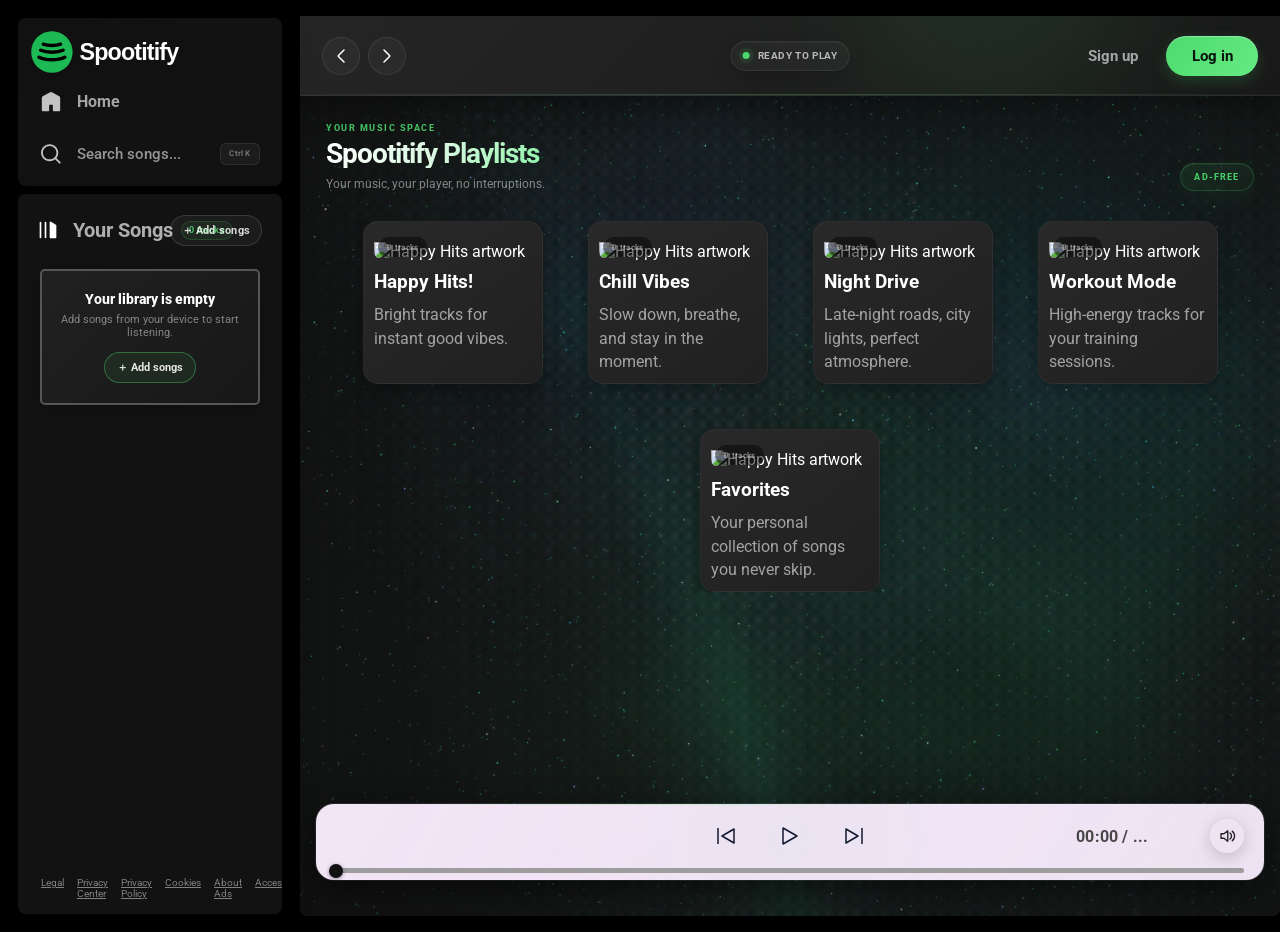
==== commit 869651c2: "spootitify" ====
--- a/index.html
+++ b/index.html
@@ -92,19 +92,12 @@
                         <h1 id="playlistTitle">Spootitify Playlists</h1>
                         <p>Your music, your player, no interruptions.</p>
                     </div>
-                    <div class="playlist-actions">
-                        <button class="create-folder-button" type="button" aria-label="Create a new folder">
-                            <span class="create-folder-plus" aria-hidden="true"><span></span><span></span></span>
-                            <span class="create-folder-label">New folder</span>
-                        </button>
-                        <div class="playlist-pill">AD-FREE</div>
-                    </div>
+                    <div class="playlist-pill">AD-FREE</div>
                 </div>
 
                 <div class="cardcontainer">
                     <article class="card folder-card" data-folder-id="happy-hits" data-folder-name="Happy Hits!" data-folder-description="Bright tracks for instant good vibes.">
-            <span class="folder-count">0 tracks</span>
-            <div class="play" role="button" tabindex="0" aria-label="Play Happy Hits">
+                        <div class="play" role="button" tabindex="0" aria-label="Play Happy Hits">
                             <svg width="50" height="40" viewBox="0 0 50 50" xmlns="http://www.w3.org/2000/svg" aria-hidden="true">
                                 <circle cx="25" cy="25" r="24" fill="#16e05b" />
                                 <path d="M21 16l14 9-14 9z" />
@@ -113,6 +106,54 @@
                         <img src="https://encrypted-tbn0.gstatic.com/images?q=tbn:ANd9GcQ3652Frz1fJMf1b1pfbeqBECP0FyNy_b8ONXfNSPVN2g&s=10" alt="Happy Hits artwork" loading="lazy">
                         <h3>Happy Hits!</h3>
                         <p>Bright tracks for instant good vibes.</p>
+                    </article>
+
+                    <article class="card folder-card" data-folder-id="chill-vibes" data-folder-name="Chill Vibes" data-folder-description="Slow down, breathe, and stay in the moment.">
+                        <div class="play" role="button" tabindex="0" aria-label="Play Happy Hits">
+                            <svg width="50" height="40" viewBox="0 0 50 50" xmlns="http://www.w3.org/2000/svg" aria-hidden="true">
+                                <circle cx="25" cy="25" r="24" fill="#16e05b" />
+                                <path d="M21 16l14 9-14 9z" />
+                            </svg>
+                        </div>
+                        <img src="https://encrypted-tbn0.gstatic.com/images?q=tbn:ANd9GcQ3652Frz1fJMf1b1pfbeqBECP0FyNy_b8ONXfNSPVN2g&s=10" alt="Happy Hits artwork" loading="lazy">
+                        <h3>Chill Vibes</h3>
+                        <p>Slow down, breathe, and stay in the moment.</p>
+                    </article>
+
+                    <article class="card folder-card" data-folder-id="night-drive" data-folder-name="Night Drive" data-folder-description="Late-night roads, city lights, perfect atmosphere.">
+                        <div class="play" role="button" tabindex="0" aria-label="Play Happy Hits">
+                            <svg width="50" height="40" viewBox="0 0 50 50" xmlns="http://www.w3.org/2000/svg" aria-hidden="true">
+                                <circle cx="25" cy="25" r="24" fill="#16e05b" />
+                                <path d="M21 16l14 9-14 9z" />
+                            </svg>
+                        </div>
+                        <img src="https://encrypted-tbn0.gstatic.com/images?q=tbn:ANd9GcQ3652Frz1fJMf1b1pfbeqBECP0FyNy_b8ONXfNSPVN2g&s=10" alt="Happy Hits artwork" loading="lazy">
+                        <h3>Night Drive</h3>
+                        <p>Late-night roads, city lights, perfect atmosphere.</p>
+                    </article>
+
+                    <article class="card folder-card" data-folder-id="workout-mode" data-folder-name="Workout Mode" data-folder-description="High-energy tracks for your training sessions.">
+                        <div class="play" role="button" tabindex="0" aria-label="Play Happy Hits">
+                            <svg width="50" height="40" viewBox="0 0 50 50" xmlns="http://www.w3.org/2000/svg" aria-hidden="true">
+                                <circle cx="25" cy="25" r="24" fill="#16e05b" />
+                                <path d="M21 16l14 9-14 9z" />
+                            </svg>
+                        </div>
+                        <img src="https://encrypted-tbn0.gstatic.com/images?q=tbn:ANd9GcQ3652Frz1fJMf1b1pfbeqBECP0FyNy_b8ONXfNSPVN2g&s=10" alt="Happy Hits artwork" loading="lazy">
+                        <h3>Workout Mode</h3>
+                        <p>High-energy tracks for your training sessions.</p>
+                    </article>
+
+                    <article class="card folder-card" data-folder-id="favorites" data-folder-name="Favorites" data-folder-description="Your personal collection of songs you never skip.">
+                        <div class="play" role="button" tabindex="0" aria-label="Play Happy Hits">
+                            <svg width="50" height="40" viewBox="0 0 50 50" xmlns="http://www.w3.org/2000/svg" aria-hidden="true">
+                                <circle cx="25" cy="25" r="24" fill="#16e05b" />
+                                <path d="M21 16l14 9-14 9z" />
+                            </svg>
+                        </div>
+                        <img src="https://encrypted-tbn0.gstatic.com/images?q=tbn:ANd9GcQ3652Frz1fJMf1b1pfbeqBECP0FyNy_b8ONXfNSPVN2g&s=10" alt="Happy Hits artwork" loading="lazy">
+                        <h3>Favorites</h3>
+                        <p>Your personal collection of songs you never skip.</p>
                     </article>
                 </div>
 
--- a/css/style.css
+++ b/css/style.css
@@ -1520,20 +1520,21 @@
             rgba(29, 185, 84, 0.03) 45%,
             transparent 70%);
 
-    transform: translate(-50%, -50%);
+    transform: translate3d(-50%, -50%, 0);
     opacity: 0;
 
     filter: blur(8px);
+    will-change: transform, opacity;
 
     transition:
-        left 0.25s cubic-bezier(.22, 1, .36, 1),
-        top 0.25s cubic-bezier(.22, 1, .36, 1),
+        transform 0.25s cubic-bezier(.22, 1, .36, 1),
         opacity 0.4s ease;
 }
 
 
 .click-effect {
     position: fixed;
+    will-change: transform, opacity;
     width: 20px;
     height: 20px;
     border-radius: 50%;
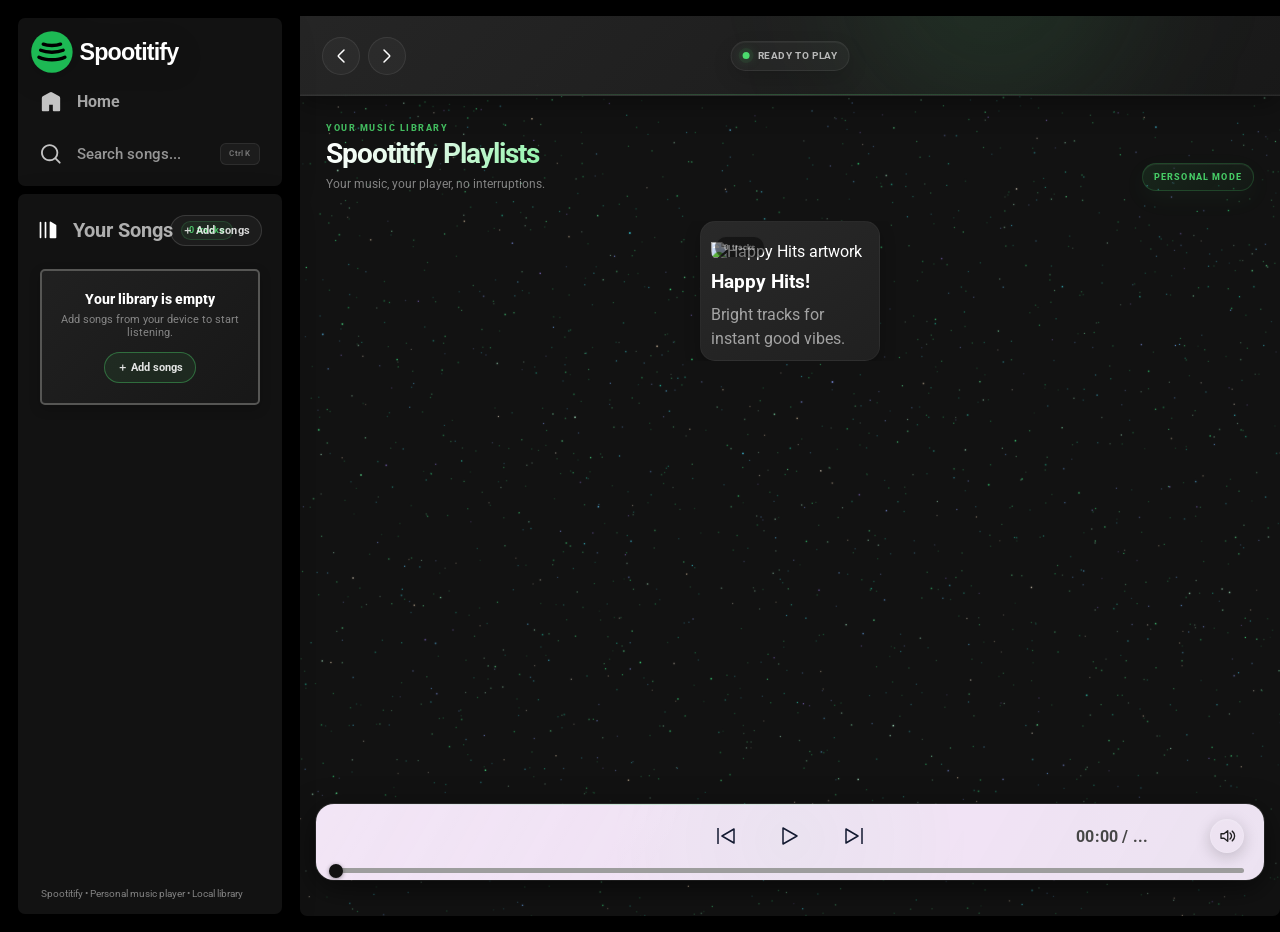
==== commit a92768dd: "spootitify" ====
--- a/index.html
+++ b/index.html
@@ -4,8 +4,8 @@
     <meta charset="UTF-8">
     <meta name="viewport" content="width=device-width, initial-scale=1.0">
     <meta name="theme-color" content="#0b0b0b">
-    <meta name="description" content="Spootitify — a personal ad-free web music player.">
-    <title>Spootitify — Ad-Free Music Player</title>
+    <meta name="description" content="Spootitify — a personal local music player and library.">
+    <title>Spootitify — Personal Music Player</title>
     <link rel="stylesheet" href="css/style.css">
     <link rel="stylesheet" href="css/utility.css">
     <link rel="icon" type="image/x-icon" href="svg files/favicon.ico">
@@ -48,13 +48,8 @@
                     <ul></ul>
                 </div>
 
-                <div class="footer">
-                    <div><a href="https://www.spotify.com/jp/legal/"><span>Legal</span></a></div>
-                    <div><a href="https://www.spotify.com/jp/privacy/"><span>Privacy Center</span></a></div>
-                    <div><a href="https://www.spotify.com/jp/legal/privacy-policy/"><span>Privacy Policy</span></a></div>
-                    <div><a href="https://www.spotify.com/jp/legal/cookies-policy/"><span>Cookies</span></a></div>
-                    <div><a href="https://www.spotify.com/jp/legal/privacy-policy/#s3"><span>About Ads</span></a></div>
-                    <div><a href="https://www.spotify.com/jp/accessibility/"><span>Accessibility</span></a></div>
+                <div class="footer" aria-label="Spootitify information">
+                    <span>Spootitify • Personal music player • Local library</span>
                 </div>
             </div>
         </aside>
@@ -79,20 +74,17 @@
                     <span id="playerStatus">Ready to play</span>
                 </div>
 
-                <div class="buttons">
-                    <button class="signupbtn" type="button">Sign up</button>
-                    <button class="loginbtn" type="button">Log in</button>
-                </div>
+                
             </header>
 
-            <section class="spotifyplaylists" aria-labelledby="playlistTitle">
+            <section class="musicplaylists" aria-labelledby="playlistTitle">
                 <div class="playlist-head">
                     <div>
-                        <span class="eyebrow">YOUR MUSIC SPACE</span>
+                        <span class="eyebrow">YOUR MUSIC LIBRARY</span>
                         <h1 id="playlistTitle">Spootitify Playlists</h1>
                         <p>Your music, your player, no interruptions.</p>
                     </div>
-                    <div class="playlist-pill">AD-FREE</div>
+                    <div class="playlist-pill">PERSONAL MODE</div>
                 </div>
 
                 <div class="cardcontainer">
@@ -106,54 +98,6 @@
                         <img src="https://encrypted-tbn0.gstatic.com/images?q=tbn:ANd9GcQ3652Frz1fJMf1b1pfbeqBECP0FyNy_b8ONXfNSPVN2g&s=10" alt="Happy Hits artwork" loading="lazy">
                         <h3>Happy Hits!</h3>
                         <p>Bright tracks for instant good vibes.</p>
-                    </article>
-
-                    <article class="card folder-card" data-folder-id="chill-vibes" data-folder-name="Chill Vibes" data-folder-description="Slow down, breathe, and stay in the moment.">
-                        <div class="play" role="button" tabindex="0" aria-label="Play Happy Hits">
-                            <svg width="50" height="40" viewBox="0 0 50 50" xmlns="http://www.w3.org/2000/svg" aria-hidden="true">
-                                <circle cx="25" cy="25" r="24" fill="#16e05b" />
-                                <path d="M21 16l14 9-14 9z" />
-                            </svg>
-                        </div>
-                        <img src="https://encrypted-tbn0.gstatic.com/images?q=tbn:ANd9GcQ3652Frz1fJMf1b1pfbeqBECP0FyNy_b8ONXfNSPVN2g&s=10" alt="Happy Hits artwork" loading="lazy">
-                        <h3>Chill Vibes</h3>
-                        <p>Slow down, breathe, and stay in the moment.</p>
-                    </article>
-
-                    <article class="card folder-card" data-folder-id="night-drive" data-folder-name="Night Drive" data-folder-description="Late-night roads, city lights, perfect atmosphere.">
-                        <div class="play" role="button" tabindex="0" aria-label="Play Happy Hits">
-                            <svg width="50" height="40" viewBox="0 0 50 50" xmlns="http://www.w3.org/2000/svg" aria-hidden="true">
-                                <circle cx="25" cy="25" r="24" fill="#16e05b" />
-                                <path d="M21 16l14 9-14 9z" />
-                            </svg>
-                        </div>
-                        <img src="https://encrypted-tbn0.gstatic.com/images?q=tbn:ANd9GcQ3652Frz1fJMf1b1pfbeqBECP0FyNy_b8ONXfNSPVN2g&s=10" alt="Happy Hits artwork" loading="lazy">
-                        <h3>Night Drive</h3>
-                        <p>Late-night roads, city lights, perfect atmosphere.</p>
-                    </article>
-
-                    <article class="card folder-card" data-folder-id="workout-mode" data-folder-name="Workout Mode" data-folder-description="High-energy tracks for your training sessions.">
-                        <div class="play" role="button" tabindex="0" aria-label="Play Happy Hits">
-                            <svg width="50" height="40" viewBox="0 0 50 50" xmlns="http://www.w3.org/2000/svg" aria-hidden="true">
-                                <circle cx="25" cy="25" r="24" fill="#16e05b" />
-                                <path d="M21 16l14 9-14 9z" />
-                            </svg>
-                        </div>
-                        <img src="https://encrypted-tbn0.gstatic.com/images?q=tbn:ANd9GcQ3652Frz1fJMf1b1pfbeqBECP0FyNy_b8ONXfNSPVN2g&s=10" alt="Happy Hits artwork" loading="lazy">
-                        <h3>Workout Mode</h3>
-                        <p>High-energy tracks for your training sessions.</p>
-                    </article>
-
-                    <article class="card folder-card" data-folder-id="favorites" data-folder-name="Favorites" data-folder-description="Your personal collection of songs you never skip.">
-                        <div class="play" role="button" tabindex="0" aria-label="Play Happy Hits">
-                            <svg width="50" height="40" viewBox="0 0 50 50" xmlns="http://www.w3.org/2000/svg" aria-hidden="true">
-                                <circle cx="25" cy="25" r="24" fill="#16e05b" />
-                                <path d="M21 16l14 9-14 9z" />
-                            </svg>
-                        </div>
-                        <img src="https://encrypted-tbn0.gstatic.com/images?q=tbn:ANd9GcQ3652Frz1fJMf1b1pfbeqBECP0FyNy_b8ONXfNSPVN2g&s=10" alt="Happy Hits artwork" loading="lazy">
-                        <h3>Favorites</h3>
-                        <p>Your personal collection of songs you never skip.</p>
                     </article>
                 </div>
 
--- a/css/style.css
+++ b/css/style.css
@@ -140,183 +140,6 @@
 }
 
 
-/* ========================================
-   HEADER BUTTONS
-======================================== */
-
-.buttons {
-    display: flex;
-    align-items: center;
-    gap: 10px;
-}
-
-.buttons > * {
-    margin: 0;
-}
-
-
-/* ========================================
-   SIGN UP
-======================================== */
-
-.signupbtn {
-    position: relative;
-    overflow: hidden;
-
-    background: transparent;
-
-    color: rgb(165, 165, 165);
-
-    font-weight: 700;
-
-    border: none;
-    outline: none;
-
-    cursor: pointer;
-
-    font-size: 15px;
-
-    padding: 12px 18px;
-
-    border-radius: 25px;
-
-    transition:
-        color 0.3s ease,
-        transform 0.3s ease,
-        background-color 0.3s ease;
-}
-
-.signupbtn::after {
-    content: "";
-
-    position: absolute;
-
-    left: 50%;
-    bottom: 6px;
-
-    width: 0;
-    height: 2px;
-
-    border-radius: 10px;
-
-    background:
-        linear-gradient(
-            90deg,
-            rgb(75, 218, 109),
-            rgb(120, 255, 150)
-        );
-
-    transform: translateX(-50%);
-
-    transition: width 0.3s ease;
-}
-
-.signupbtn:hover {
-    color: white;
-
-    transform: translateY(-2px);
-
-    background: rgba(255, 255, 255, 0.04);
-}
-
-.signupbtn:hover::after {
-    width: 45%;
-}
-
-
-/* ========================================
-   LOGIN
-======================================== */
-
-.loginbtn {
-    position: relative;
-    overflow: hidden;
-
-    border: none;
-    outline: none;
-
-    cursor: pointer;
-
-    width: 92px;
-
-    padding: 11px 18px;
-
-    border-radius: 28px;
-
-    color: #07130b;
-
-    background:
-        linear-gradient(
-            135deg,
-            rgb(75, 218, 109),
-            rgb(103, 235, 132)
-        );
-
-    font-size: 15px;
-
-    font-weight: 700;
-
-    box-shadow:
-        0 5px 15px rgba(75, 218, 109, 0.20),
-        inset 0 1px 1px rgba(255, 255, 255, 0.35);
-
-    transition:
-        transform 0.25s ease,
-        box-shadow 0.25s ease,
-        filter 0.25s ease;
-}
-
-.loginbtn::before {
-    content: "";
-
-    position: absolute;
-
-    top: 0;
-    left: -100%;
-
-    width: 60%;
-    height: 100%;
-
-    background:
-        linear-gradient(
-            100deg,
-            transparent,
-            rgba(255, 255, 255, 0.45),
-            transparent
-        );
-
-    transform: skewX(-20deg);
-
-    transition: left 0.55s ease;
-}
-
-.loginbtn:hover::before {
-    left: 140%;
-}
-
-.loginbtn:hover {
-    transform: translateY(-2px) scale(1.04);
-
-    filter: brightness(1.08);
-
-    box-shadow:
-        0 8px 25px rgba(75, 218, 109, 0.35),
-        0 0 18px rgba(75, 218, 109, 0.12),
-        inset 0 1px 1px rgba(255, 255, 255, 0.4);
-}
-
-.loginbtn:active {
-    transform: translateY(0) scale(0.97);
-
-    box-shadow:
-        0 3px 10px rgba(75, 218, 109, 0.2);
-}
-
-.signupbtn:focus-visible,
-.loginbtn:focus-visible {
-    outline: 2px solid rgb(75, 218, 109);
-    outline-offset: 3px;
-}
 
 .header::after {
     content: "";
@@ -342,10 +165,10 @@
 
 
 /* ========================================
-   SPOTIFY PLAYLISTS
+   MUSIC PLAYLISTS
 ======================================== */
 
-.spotifyplaylists {
+.musicplaylists {
     padding: 16px;
 }
 
@@ -1872,7 +1695,7 @@
         padding: 0 15px;
     }
 
-    .spotifyplaylists {
+    .musicplaylists {
         padding: 12px;
     }
 
@@ -2031,28 +1854,12 @@
         display: none;
     }
 
-    .buttons {
-        width: 100%;
-        justify-content: flex-end;
-        gap: 5px;
-    }
-
-    .signupbtn {
-        font-size: 13px;
-        padding: 9px 12px;
-    }
-
-    .loginbtn {
-        width: 75px;
-        font-size: 13px;
-        padding: 9px 12px;
-    }
-
-    .spotifyplaylists {
+
+    .musicplaylists {
         padding: 10px;
     }
 
-    .spotifyplaylists h2 {
+    .musicplaylists h2 {
         font-size: 20px;
     }
 
@@ -2762,8 +2569,6 @@
 }
 
 .nav-btn:focus-visible,
-.signupbtn:focus-visible,
-.loginbtn:focus-visible,
 .home-link:focus-visible,
 .play:focus-visible,
 .songlist ul li:focus-visible,
@@ -3483,7 +3288,7 @@
         background: linear-gradient(135deg, rgba(34, 34, 34, 0.985), rgba(24, 24, 24, 0.985));
     }
 
-    .spotifyplaylists {
+    .musicplaylists {
         padding-bottom: 112px;
     }
 
@@ -3580,7 +3385,7 @@
 }
 
 @media (max-width: 400px) {
-    .spotifyplaylists {
+    .musicplaylists {
         padding-bottom: 108px;
     }
 
@@ -3628,8 +3433,6 @@
     }
 
     .nav-btn,
-    .signupbtn,
-    .loginbtn,
     .play,
     .songlist ul li,
     .search-box,
@@ -3698,24 +3501,8 @@
         display: none !important;
     }
 
-    .buttons {
-        width: 100%;
-        justify-content: flex-end;
-        gap: 4px;
-    }
-
-    .signupbtn {
-        font-size: 12px;
-        padding: 9px 10px;
-    }
-
-    .loginbtn {
-        width: 72px;
-        font-size: 12px;
-        padding: 9px 10px;
-    }
-
-    .spotifyplaylists {
+
+    .musicplaylists {
         min-width: 0;
         padding: 13px 10px 126px;
     }
@@ -4012,7 +3799,7 @@
         padding-left: 62px !important;
     }
 
-    .spotifyplaylists {
+    .musicplaylists {
         padding: 12px 9px 120px;
     }
 
@@ -4102,7 +3889,7 @@
 }
 
 @media (max-width: 380px) {
-    .spotifyplaylists {
+    .musicplaylists {
         padding-left: 7px;
         padding-right: 7px;
     }
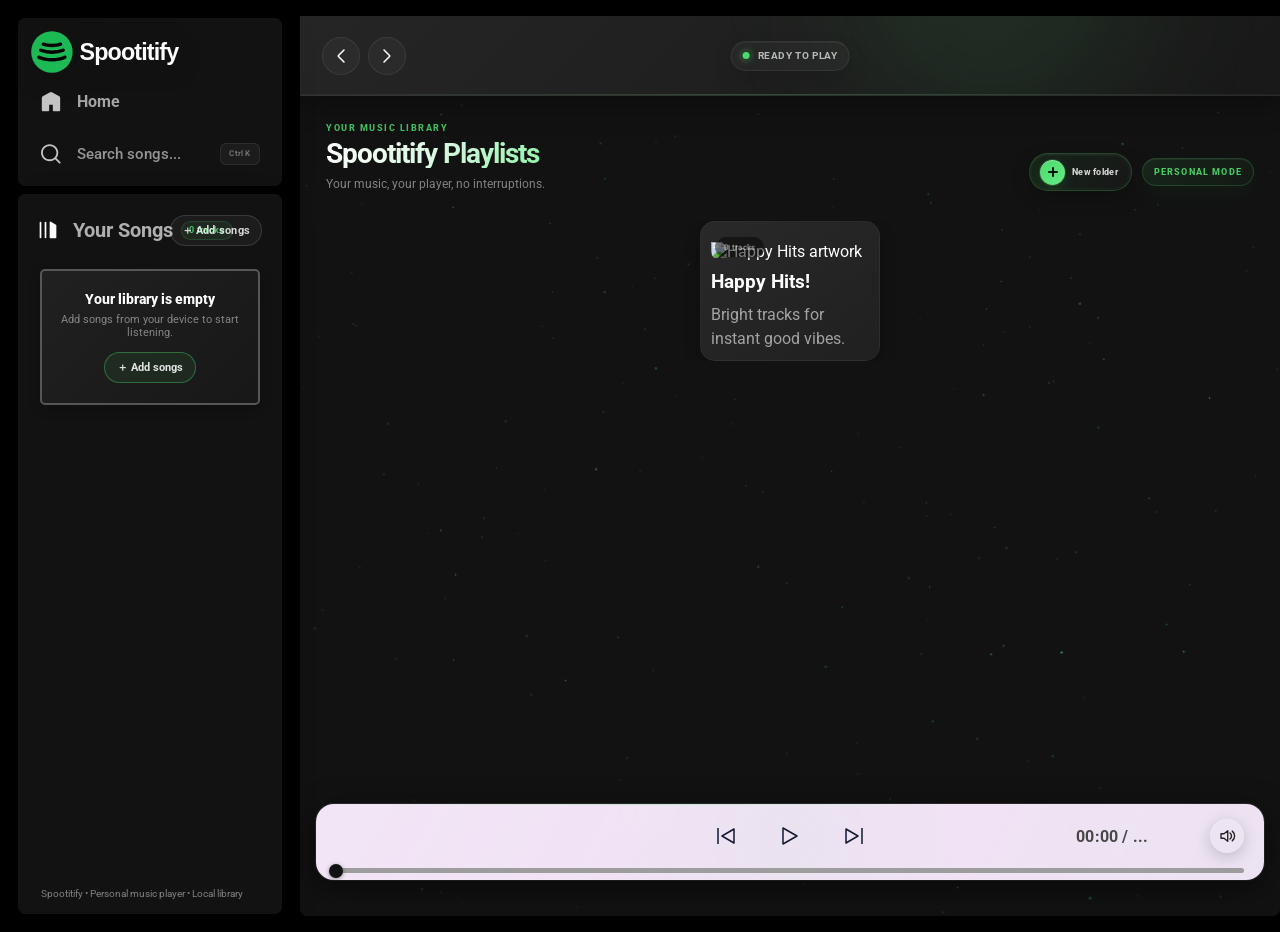
==== commit a16319d3: "spootitify" ====
--- a/index.html
+++ b/index.html
@@ -73,8 +73,6 @@
                     <span class="status-dot"></span>
                     <span id="playerStatus">Ready to play</span>
                 </div>
-
-                
             </header>
 
             <section class="musicplaylists" aria-labelledby="playlistTitle">
@@ -84,18 +82,33 @@
                         <h1 id="playlistTitle">Spootitify Playlists</h1>
                         <p>Your music, your player, no interruptions.</p>
                     </div>
-                    <div class="playlist-pill">PERSONAL MODE</div>
+
+                    <div class="playlist-actions">
+                        <button class="create-folder-button" type="button" aria-label="Create a new folder">
+                            <span class="create-folder-plus" aria-hidden="true">
+                                <span></span>
+                                <span></span>
+                            </span>
+                            <span class="create-folder-label">New folder</span>
+                        </button>
+                        <div class="playlist-pill">PERSONAL MODE</div>
+                    </div>
                 </div>
 
                 <div class="cardcontainer">
-                    <article class="card folder-card" data-folder-id="happy-hits" data-folder-name="Happy Hits!" data-folder-description="Bright tracks for instant good vibes.">
+                    <article class="card folder-card"
+                        data-folder-id="happy-hits"
+                        data-folder-name="Happy Hits!"
+                        data-folder-description="Bright tracks for instant good vibes.">
                         <div class="play" role="button" tabindex="0" aria-label="Play Happy Hits">
                             <svg width="50" height="40" viewBox="0 0 50 50" xmlns="http://www.w3.org/2000/svg" aria-hidden="true">
                                 <circle cx="25" cy="25" r="24" fill="#16e05b" />
                                 <path d="M21 16l14 9-14 9z" />
                             </svg>
                         </div>
-                        <img src="https://encrypted-tbn0.gstatic.com/images?q=tbn:ANd9GcQ3652Frz1fJMf1b1pfbeqBECP0FyNy_b8ONXfNSPVN2g&s=10" alt="Happy Hits artwork" loading="lazy">
+                        <img src="https://encrypted-tbn0.gstatic.com/images?q=tbn:ANd9GcQ3652Frz1fJMf1b1pfbeqBECP0FyNy_b8ONXfNSPVN2g&s=10"
+                            alt="Happy Hits artwork"
+                            loading="lazy">
                         <h3>Happy Hits!</h3>
                         <p>Bright tracks for instant good vibes.</p>
                     </article>
@@ -128,4 +141,4 @@
     <script src="script.js"></script>
     <script src="hamburger.js"></script>
 </body>
-</html>+</html>
--- a/css/style.css
+++ b/css/style.css
@@ -1331,6 +1331,9 @@
 
 .cursor-light {
     position: fixed;
+    left: 0;
+    top: 0;
+    will-change: transform, opacity;
     width: 220px;
     height: 220px;
     border-radius: 50%;
@@ -6862,4 +6865,4 @@
         animation: none !important;
         transition: none !important;
     }
-}
+}
